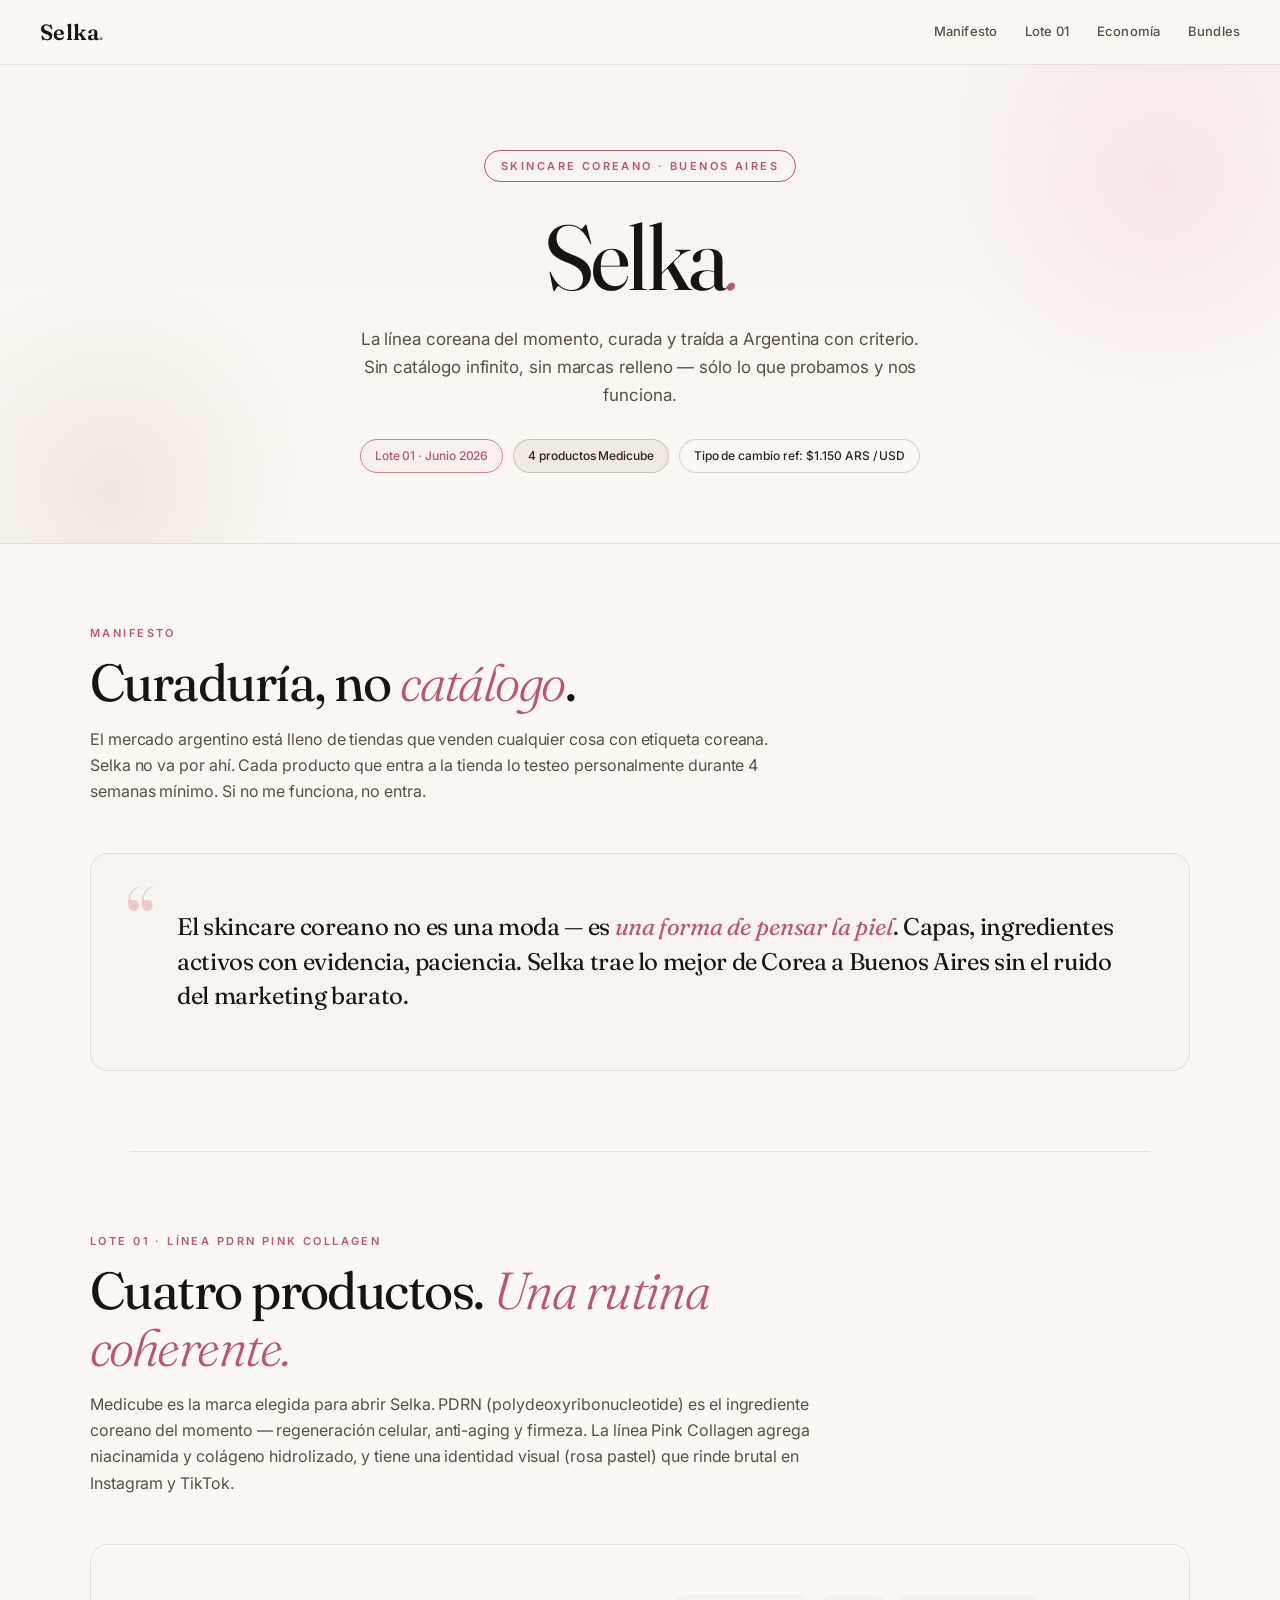
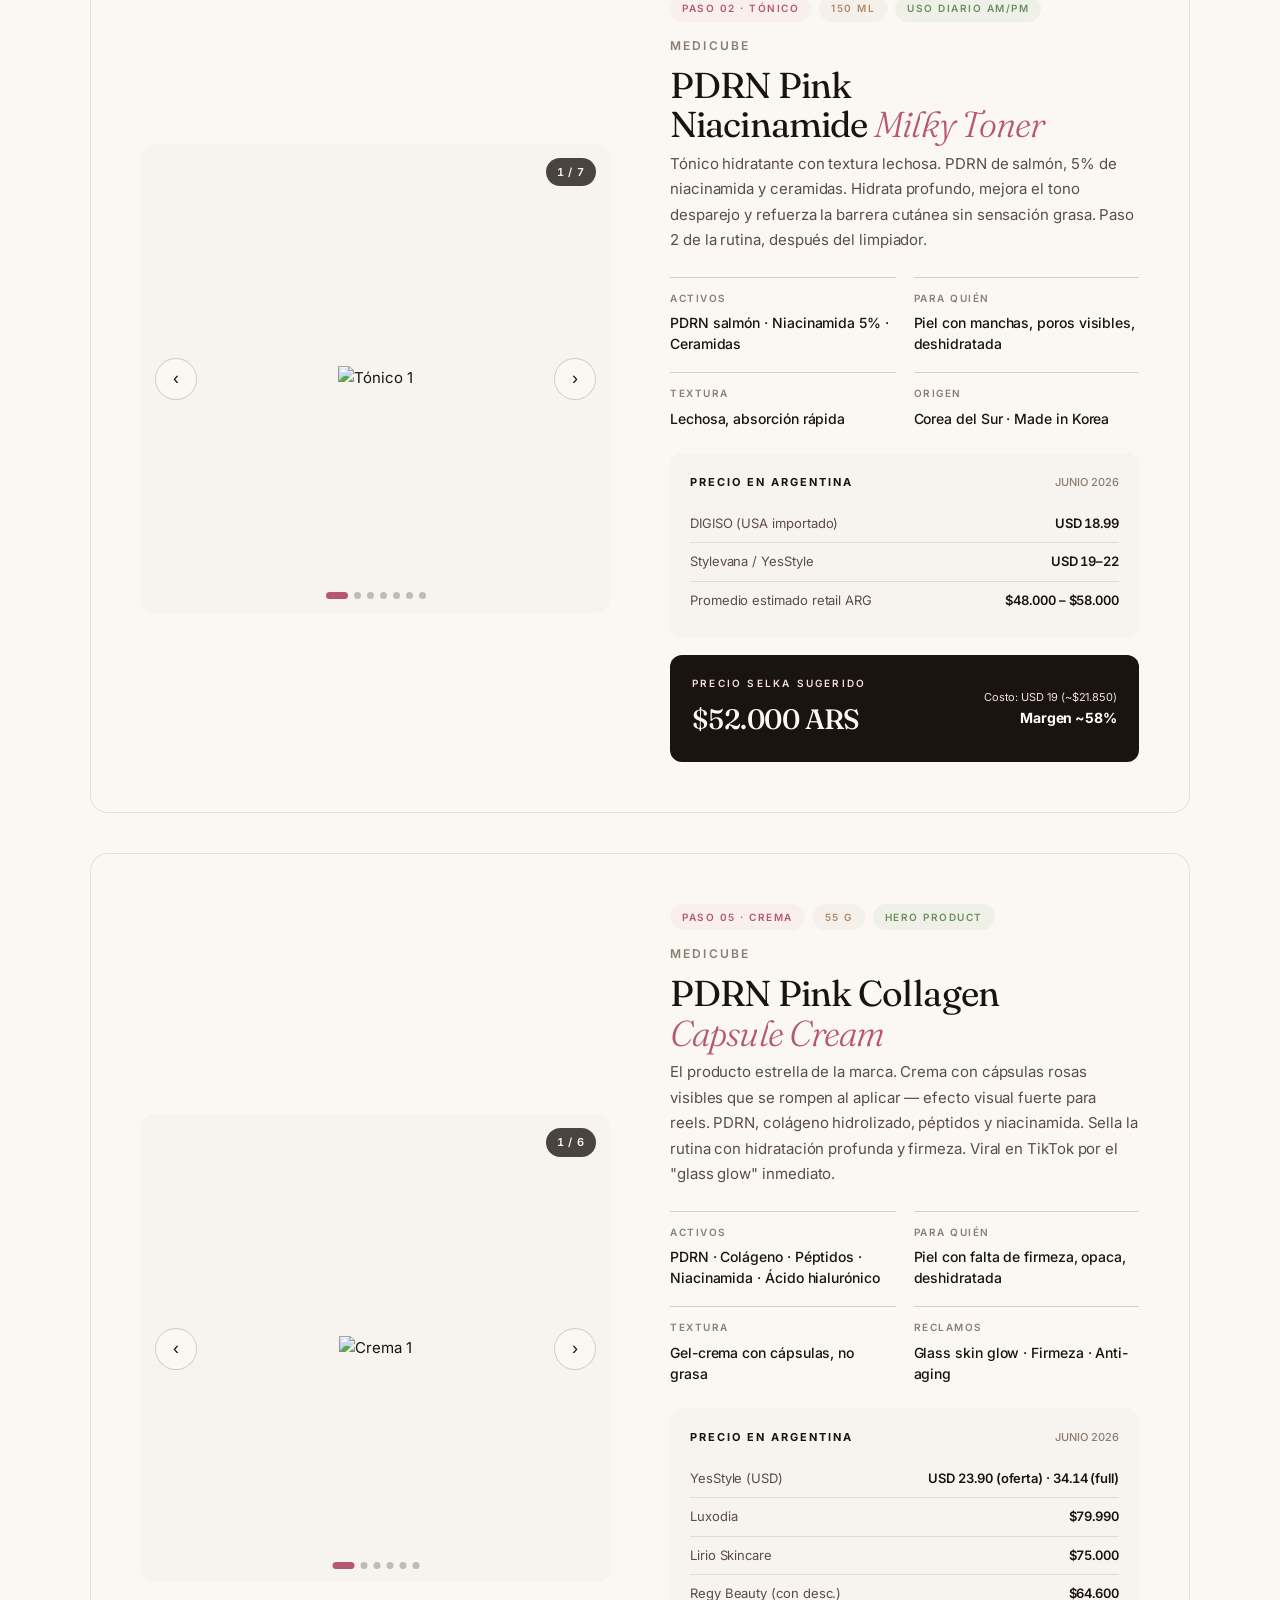
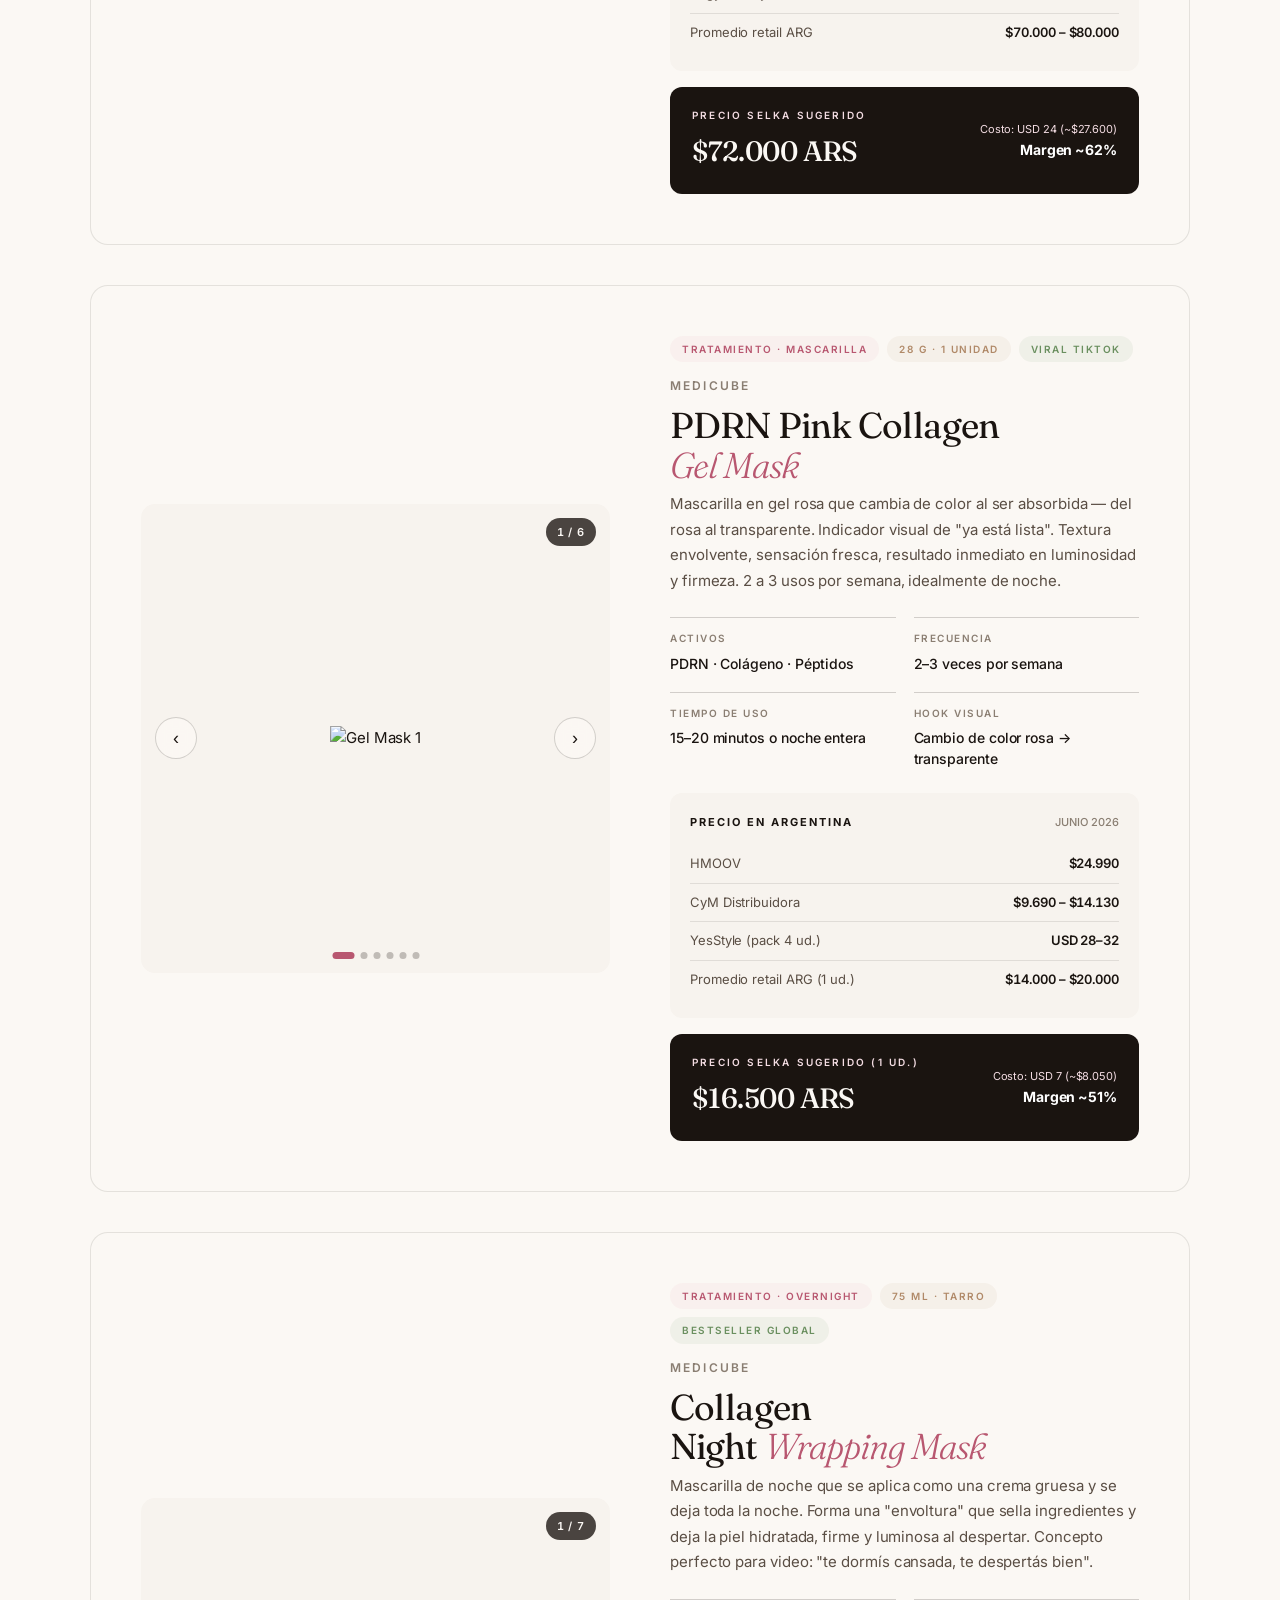
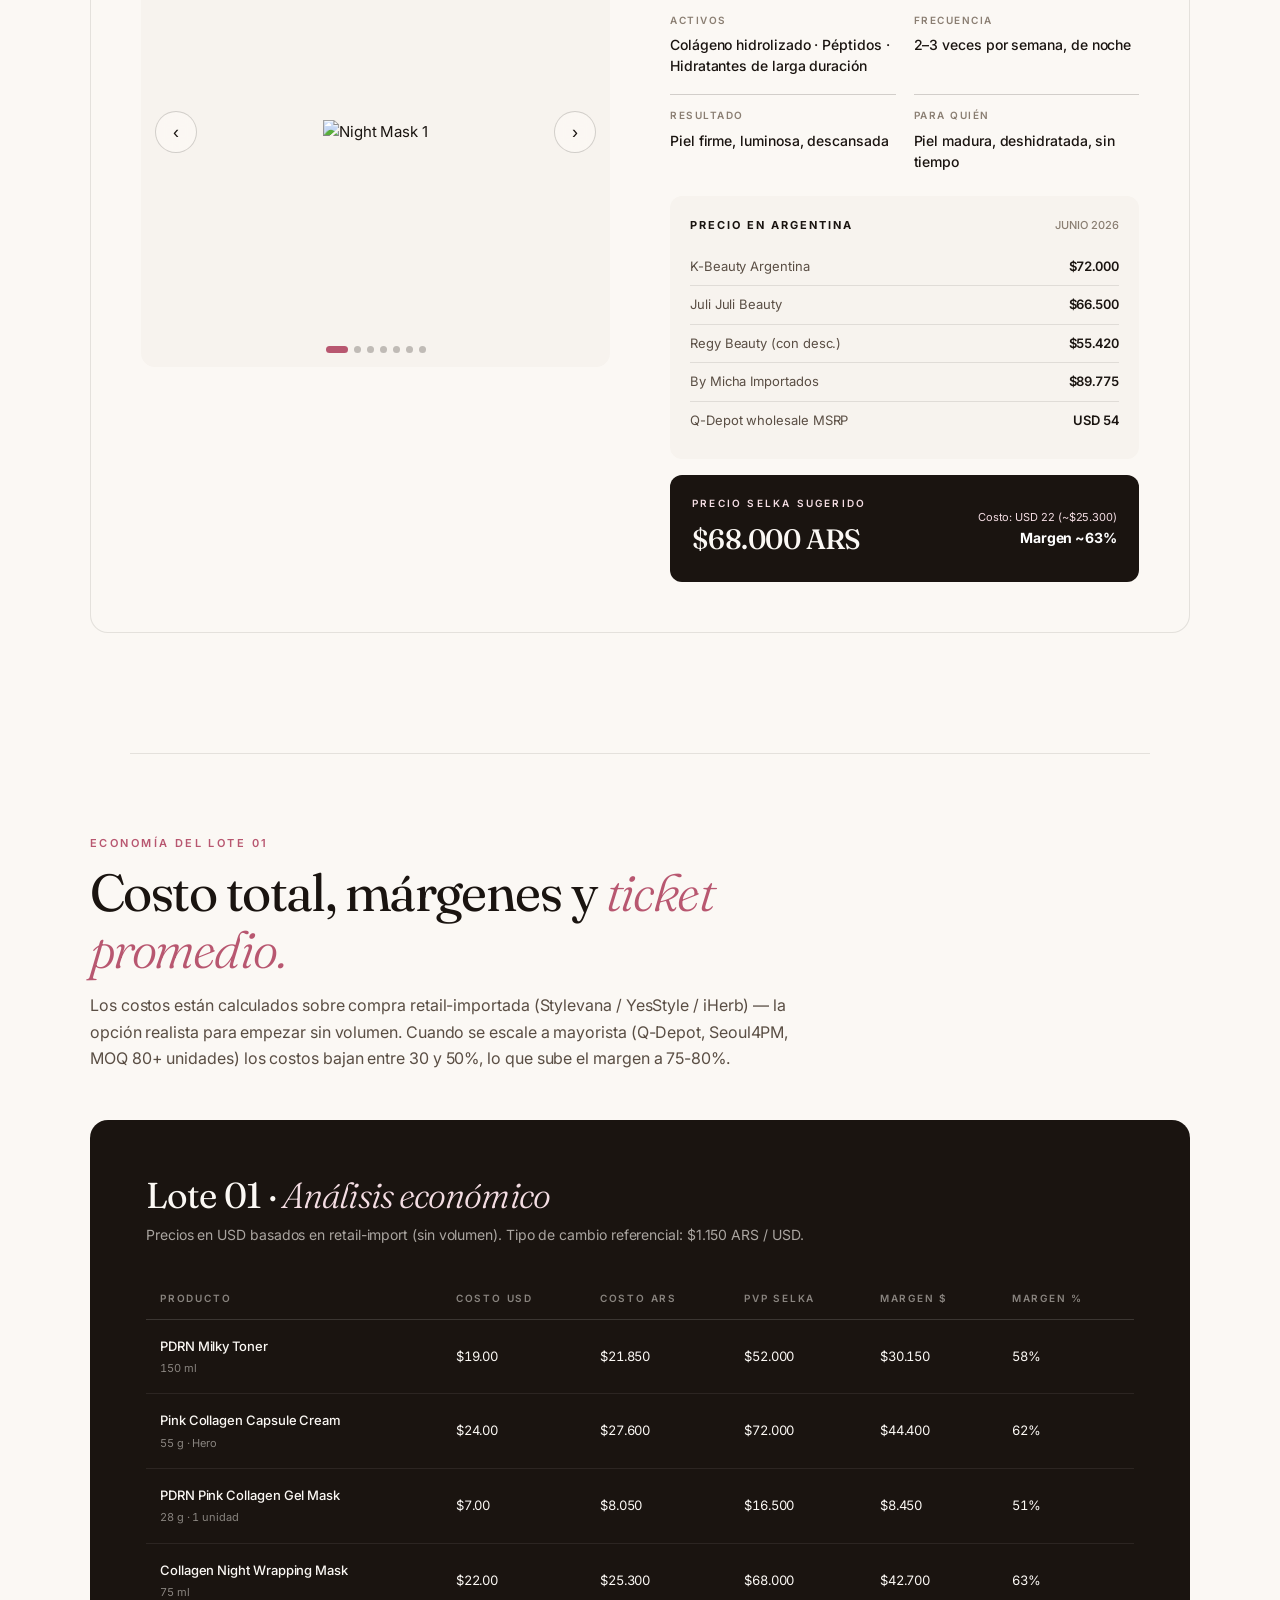
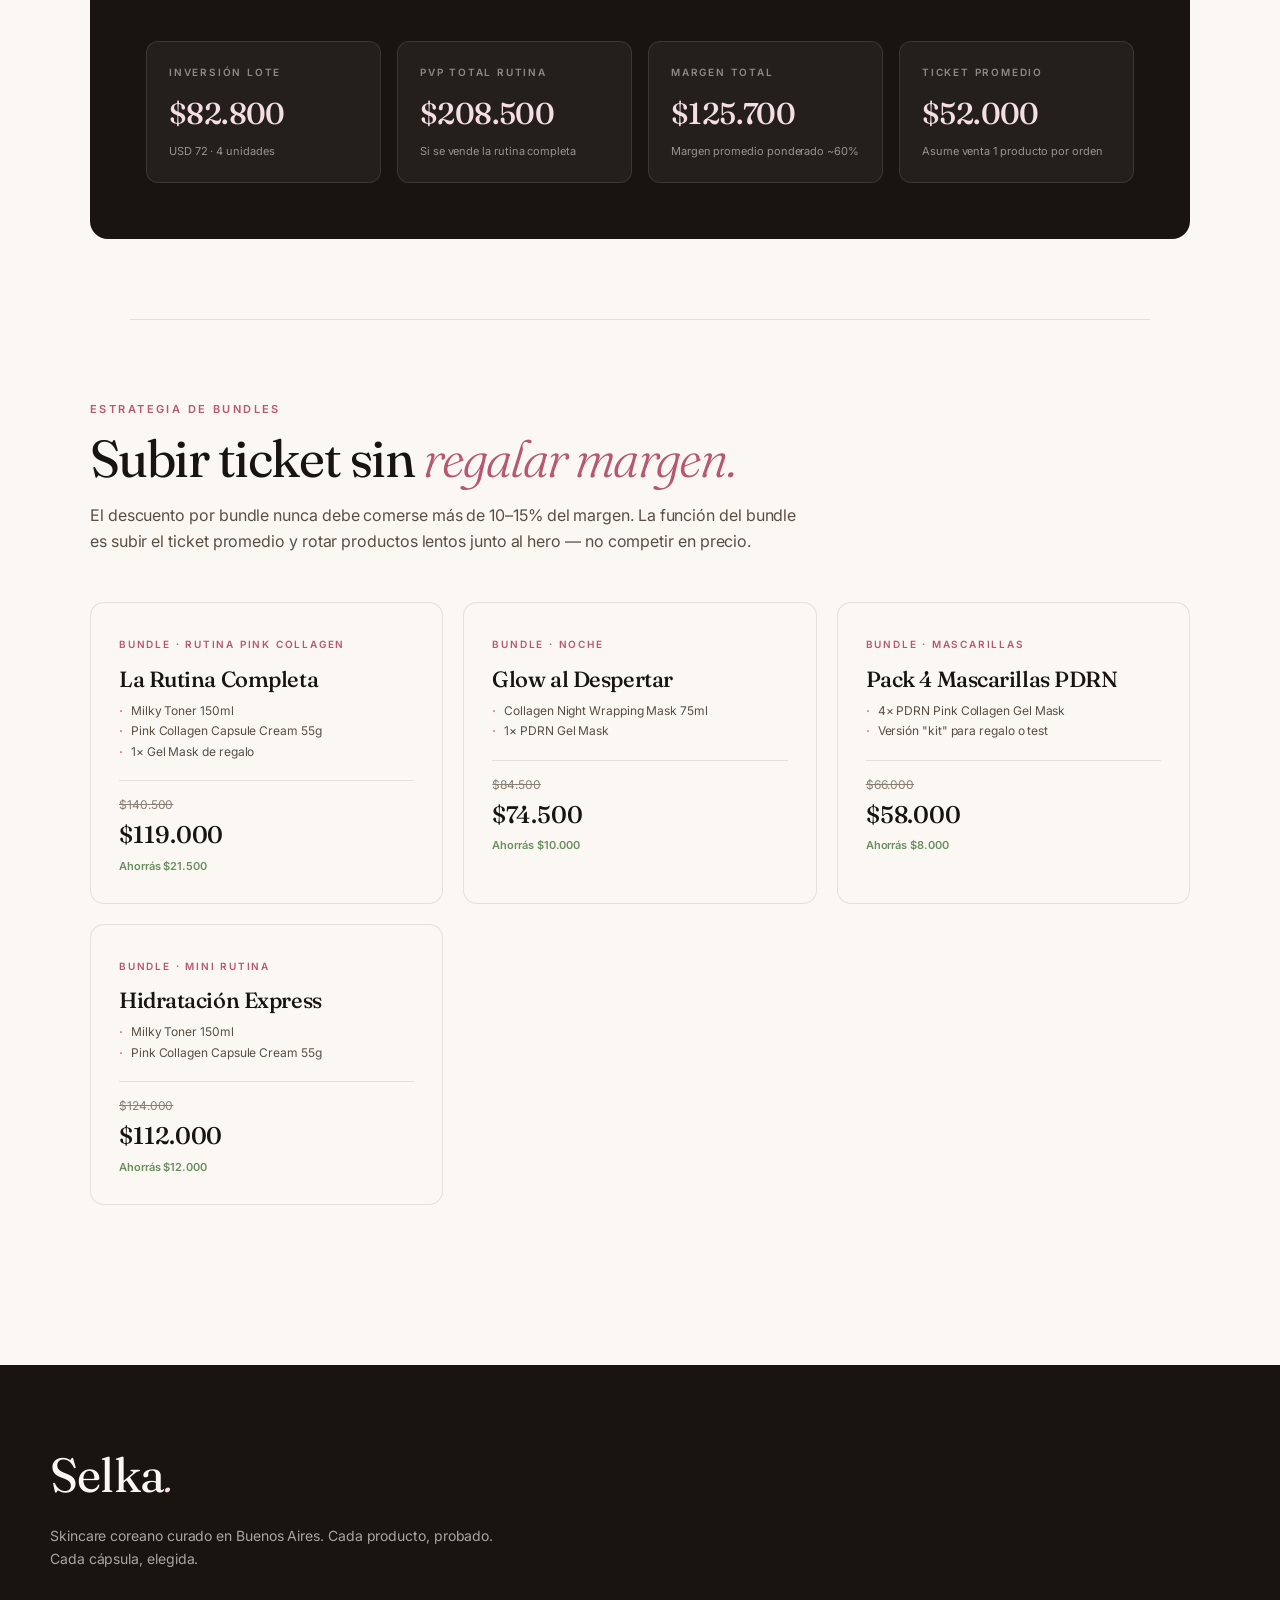
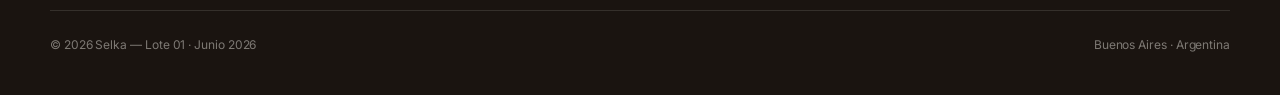
==== index.html @ 949bba5d "Make page fully responsive (tablet, mobile, small mobile breakpoints)" ====
<!DOCTYPE html>
<html lang="es">
<head>
<meta charset="UTF-8">
<meta name="viewport" content="width=device-width, initial-scale=1.0">
<title>Selka — Skincare Coreano · Lote 01 Medicube</title>
<link rel="preconnect" href="https://fonts.googleapis.com">
<link rel="preconnect" href="https://fonts.gstatic.com" crossorigin>
<link href="https://fonts.googleapis.com/css2?family=Fraunces:opsz,wght@9..144,300;9..144,400;9..144,500;9..144,600;9..144,700;9..144,800;9..144,900&family=Inter:wght@300;400;500;600;700;800&display=swap" rel="stylesheet">
<style>
  :root {
    --cream: #f7f3ee;
    --cream-2: #efe9e1;
    --paper: #fbf8f4;
    --ink: #1a1410;
    --ink-2: #2a2420;
    --muted: #8a7e72;
    --muted-2: #5a4e44;
    --rose: #d97a8e;
    --rose-2: #b85770;
    --rose-soft: #f4dde3;
    --rose-bg: rgba(217,122,142,0.06);
    --gold: #b08968;
    --green: #6a8f5f;
    --red: #c25450;
    --border: rgba(26,20,16,0.10);
    --border-2: rgba(26,20,16,0.18);
  }

  * { box-sizing: border-box; margin: 0; padding: 0; -webkit-font-smoothing: antialiased; }
  html { scroll-behavior: smooth; }
  body {
    font-family: 'Inter', -apple-system, sans-serif;
    background: var(--paper);
    color: var(--ink);
    line-height: 1.65;
    font-size: 15px;
    letter-spacing: -0.005em;
  }

  /* Typography */
  .serif { font-family: 'Fraunces', Georgia, serif; font-optical-sizing: auto; }
  h1, h2, h3, h4 { font-family: 'Fraunces', Georgia, serif; font-weight: 500; letter-spacing: -0.02em; line-height: 1.1; color: var(--ink); }

  /* Nav */
  nav {
    position: fixed; top: 0; left: 0; right: 0;
    background: rgba(251,248,244,0.92);
    backdrop-filter: blur(12px);
    -webkit-backdrop-filter: blur(12px);
    border-bottom: 1px solid var(--border);
    z-index: 100;
    padding: 14px 40px;
    display: flex; align-items: center; justify-content: space-between;
  }
  .logo {
    font-family: 'Fraunces', serif;
    font-weight: 600;
    font-size: 22px;
    letter-spacing: 0.02em;
    color: var(--ink);
  }
  .logo span { color: var(--rose-2); font-style: italic; font-weight: 400; }
  .nav-links { display: flex; gap: 28px; }
  .nav-links a {
    color: var(--muted-2);
    text-decoration: none;
    font-size: 13px;
    font-weight: 500;
    letter-spacing: 0.01em;
    transition: color 0.2s;
  }
  .nav-links a:hover { color: var(--rose-2); }

  .hamburger { display: none; background: none; border: none; cursor: pointer; padding: 6px; flex-direction: column; gap: 4px; }
  .hamburger span { display: block; width: 22px; height: 2px; background: var(--ink); transition: 0.25s; }

  /* Hero */
  .hero {
    margin-top: 60px;
    padding: 90px 40px 70px;
    background: linear-gradient(180deg, var(--cream) 0%, var(--paper) 100%);
    border-bottom: 1px solid var(--border);
    position: relative;
    overflow: hidden;
    text-align: center;
  }
  .hero::before {
    content: '';
    position: absolute;
    top: -120px; right: -120px;
    width: 480px; height: 480px;
    background: radial-gradient(circle, var(--rose-soft) 0%, transparent 65%);
    opacity: 0.65;
    pointer-events: none;
  }
  .hero::after {
    content: '';
    position: absolute;
    bottom: -180px; left: -120px;
    width: 460px; height: 460px;
    background: radial-gradient(circle, rgba(176,137,104,0.15) 0%, transparent 65%);
    pointer-events: none;
  }
  .hero-inner { position: relative; max-width: 780px; margin: 0 auto; }
  .hero .eyebrow {
    display: inline-block;
    font-size: 11px;
    font-weight: 600;
    letter-spacing: 0.22em;
    color: var(--rose-2);
    text-transform: uppercase;
    margin-bottom: 24px;
    padding: 6px 16px;
    border: 1px solid var(--rose-2);
    border-radius: 999px;
  }
  .hero h1 {
    font-size: clamp(48px, 8vw, 92px);
    font-weight: 400;
    margin-bottom: 18px;
    letter-spacing: -0.04em;
  }
  .hero h1 em { font-style: italic; color: var(--rose-2); font-weight: 300; }
  .hero .sub {
    font-size: 17px;
    color: var(--muted-2);
    max-width: 560px;
    margin: 0 auto 30px;
    line-height: 1.65;
  }
  .hero .meta {
    display: flex; justify-content: center; gap: 10px; flex-wrap: wrap;
  }
  .pill {
    background: var(--paper);
    border: 1px solid var(--border-2);
    padding: 6px 14px;
    border-radius: 999px;
    font-size: 12px;
    font-weight: 500;
    color: var(--ink-2);
  }
  .pill.rose { background: var(--rose-bg); border-color: var(--rose); color: var(--rose-2); }
  .pill.cream { background: var(--cream-2); }

  /* Container */
  .container { max-width: 1180px; margin: 0 auto; padding: 0 40px; }

  /* Sections */
  section { padding: 80px 0; }
  .section-head { margin-bottom: 48px; max-width: 720px; }
  .section-head .label {
    font-size: 11px;
    font-weight: 600;
    letter-spacing: 0.22em;
    color: var(--rose-2);
    text-transform: uppercase;
    margin-bottom: 12px;
  }
  .section-head h2 {
    font-size: clamp(34px, 5vw, 52px);
    font-weight: 400;
    letter-spacing: -0.03em;
    margin-bottom: 14px;
  }
  .section-head h2 em { font-style: italic; color: var(--rose-2); font-weight: 300; }
  .section-head .desc {
    font-size: 16px;
    color: var(--muted-2);
    line-height: 1.65;
  }

  .divider {
    height: 1px;
    background: var(--border);
    margin: 0 40px;
  }

  /* Manifesto */
  .manifesto {
    background: var(--cream);
    padding: 56px;
    border-radius: 18px;
    border: 1px solid var(--border);
    position: relative;
  }
  .manifesto .quote-mark {
    font-family: 'Fraunces', serif;
    font-size: 100px;
    line-height: 1;
    color: var(--rose);
    position: absolute;
    top: 24px; left: 36px;
    opacity: 0.35;
  }
  .manifesto p {
    font-family: 'Fraunces', serif;
    font-size: 24px;
    line-height: 1.45;
    color: var(--ink);
    font-weight: 400;
    letter-spacing: -0.015em;
    position: relative;
    padding-left: 30px;
  }
  .manifesto p em { font-style: italic; color: var(--rose-2); }

  /* Lote / Products */
  .product-card {
    display: grid;
    grid-template-columns: 1fr 1fr;
    gap: 60px;
    align-items: center;
    padding: 50px;
    background: var(--paper);
    border: 1px solid var(--border);
    border-radius: 18px;
    margin-bottom: 40px;
    transition: border-color 0.3s;
  }
  .product-card:hover { border-color: var(--rose); }
  .product-card.reverse { grid-template-columns: 1fr 1fr; }
  .product-card.reverse .product-img { order: 2; }
  .product-card.reverse .product-info { order: 1; }
  .product-img {
    background: var(--cream);
    border-radius: 14px;
    aspect-ratio: 1;
    display: flex;
    align-items: center;
    justify-content: center;
    overflow: hidden;
    padding: 24px;
  }
  .product-img img {
    max-width: 100%;
    max-height: 100%;
    object-fit: contain;
  }

  /* Carousel */
  .carousel {
    position: relative;
    background: var(--cream);
    border-radius: 14px;
    aspect-ratio: 1;
    overflow: hidden;
  }
  .carousel-track {
    display: flex;
    width: 100%;
    height: 100%;
    transition: transform 0.5s cubic-bezier(0.4, 0, 0.2, 1);
  }
  .carousel-slide {
    min-width: 100%;
    height: 100%;
    display: flex;
    align-items: center;
    justify-content: center;
    padding: 28px;
  }
  .carousel-slide img {
    max-width: 100%;
    max-height: 100%;
    object-fit: contain;
  }
  .carousel-btn {
    position: absolute;
    top: 50%;
    transform: translateY(-50%);
    background: rgba(251,248,244,0.92);
    backdrop-filter: blur(8px);
    border: 1px solid var(--border-2);
    width: 42px;
    height: 42px;
    border-radius: 999px;
    cursor: pointer;
    display: flex;
    align-items: center;
    justify-content: center;
    color: var(--ink);
    font-size: 18px;
    transition: all 0.25s;
    z-index: 5;
  }
  .carousel-btn:hover {
    background: var(--ink);
    color: var(--paper);
    border-color: var(--ink);
  }
  .carousel-btn.prev { left: 14px; }
  .carousel-btn.next { right: 14px; }
  .carousel-dots {
    position: absolute;
    bottom: 14px;
    left: 50%;
    transform: translateX(-50%);
    display: flex;
    gap: 6px;
    z-index: 5;
  }
  .carousel-dot {
    width: 7px;
    height: 7px;
    border-radius: 999px;
    background: rgba(26,20,16,0.25);
    border: none;
    cursor: pointer;
    padding: 0;
    transition: all 0.25s;
  }
  .carousel-dot.active {
    background: var(--rose-2);
    width: 22px;
  }
  .carousel-counter {
    position: absolute;
    top: 14px;
    right: 14px;
    background: rgba(26,20,16,0.78);
    color: var(--paper);
    font-size: 11px;
    font-weight: 600;
    letter-spacing: 0.08em;
    padding: 5px 11px;
    border-radius: 999px;
    z-index: 5;
    font-variant-numeric: tabular-nums;
  }
  .product-tag-row {
    display: flex; gap: 8px; flex-wrap: wrap;
    margin-bottom: 14px;
  }
  .ptag {
    font-size: 10px;
    font-weight: 600;
    letter-spacing: 0.15em;
    color: var(--rose-2);
    text-transform: uppercase;
    padding: 5px 12px;
    background: var(--rose-bg);
    border-radius: 999px;
  }
  .ptag.gold { color: var(--gold); background: rgba(176,137,104,0.08); }
  .ptag.green { color: var(--green); background: rgba(106,143,95,0.08); }
  .product-info h3 {
    font-size: 36px;
    font-weight: 400;
    letter-spacing: -0.025em;
    margin-bottom: 6px;
    line-height: 1.1;
  }
  .product-info h3 em { font-style: italic; color: var(--rose-2); font-weight: 300; }
  .product-info .pretitle {
    font-size: 12px;
    font-weight: 600;
    letter-spacing: 0.18em;
    color: var(--muted);
    text-transform: uppercase;
    margin-bottom: 10px;
  }
  .product-info .desc {
    font-size: 15px;
    color: var(--muted-2);
    line-height: 1.7;
    margin-bottom: 24px;
  }
  .info-grid {
    display: grid;
    grid-template-columns: repeat(2, 1fr);
    gap: 18px;
    margin-bottom: 24px;
  }
  .info-block {
    border-top: 1px solid var(--border-2);
    padding-top: 12px;
  }
  .info-block .lbl {
    font-size: 10px;
    font-weight: 600;
    letter-spacing: 0.15em;
    color: var(--muted);
    text-transform: uppercase;
    margin-bottom: 6px;
  }
  .info-block .val {
    font-size: 14px;
    color: var(--ink);
    font-weight: 500;
    line-height: 1.5;
  }

  /* Price table */
  .price-table {
    background: var(--cream);
    border-radius: 12px;
    padding: 20px;
    margin-bottom: 16px;
  }
  .price-table .pt-title {
    font-size: 11px;
    font-weight: 700;
    letter-spacing: 0.18em;
    color: var(--ink);
    text-transform: uppercase;
    margin-bottom: 14px;
    display: flex; justify-content: space-between;
  }
  .pt-row {
    display: flex; justify-content: space-between; align-items: center;
    padding: 8px 0;
    font-size: 13px;
    border-bottom: 1px solid var(--border);
  }
  .pt-row:last-child { border-bottom: none; }
  .pt-row .src { color: var(--muted-2); }
  .pt-row .price { font-weight: 600; color: var(--ink); font-variant-numeric: tabular-nums; }

  .selka-price {
    background: var(--ink);
    color: var(--paper);
    border-radius: 12px;
    padding: 20px 22px;
    display: flex; justify-content: space-between; align-items: center;
  }
  .selka-price .label {
    font-size: 10px; font-weight: 600;
    letter-spacing: 0.22em; text-transform: uppercase;
    color: var(--rose-soft);
    margin-bottom: 4px;
  }
  .selka-price .value {
    font-family: 'Fraunces', serif;
    font-size: 28px;
    font-weight: 500;
    letter-spacing: -0.02em;
  }
  .selka-price .margin {
    text-align: right;
    font-size: 11px;
    color: var(--rose-soft);
  }
  .selka-price .margin strong { color: white; font-size: 14px; display: block; }

  /* Costos resumen */
  .costs-summary {
    background: var(--ink);
    color: var(--paper);
    border-radius: 18px;
    padding: 56px;
    margin-top: 40px;
  }
  .costs-summary h3 {
    color: var(--paper);
    font-size: 36px;
    font-weight: 400;
    margin-bottom: 8px;
    letter-spacing: -0.025em;
  }
  .costs-summary h3 em { color: var(--rose-soft); font-style: italic; font-weight: 300; }
  .costs-summary > p {
    color: rgba(247,243,238,0.65);
    margin-bottom: 32px;
    font-size: 14px;
  }
  .cs-table {
    width: 100%;
    border-collapse: collapse;
    margin-bottom: 24px;
  }
  .cs-table th {
    text-align: left;
    font-size: 10px;
    font-weight: 600;
    letter-spacing: 0.18em;
    text-transform: uppercase;
    color: rgba(247,243,238,0.5);
    padding: 12px 14px;
    border-bottom: 1px solid rgba(247,243,238,0.15);
  }
  .cs-table td {
    padding: 16px 14px;
    font-size: 13px;
    border-bottom: 1px solid rgba(247,243,238,0.08);
    font-variant-numeric: tabular-nums;
  }
  .cs-table td.prod {
    font-weight: 500;
    color: var(--paper);
  }
  .cs-table td.prod small {
    display: block;
    color: rgba(247,243,238,0.5);
    font-size: 11px;
    font-weight: 400;
    margin-top: 2px;
  }
  .cs-table tr:last-child td { border-bottom: none; }
  .cs-totales {
    display: grid;
    grid-template-columns: repeat(4, 1fr);
    gap: 16px;
    margin-top: 24px;
  }
  .cs-tot-card {
    background: rgba(247,243,238,0.05);
    border: 1px solid rgba(247,243,238,0.1);
    border-radius: 12px;
    padding: 22px;
  }
  .cs-tot-card .lbl {
    font-size: 10px; font-weight: 600;
    letter-spacing: 0.18em; text-transform: uppercase;
    color: rgba(247,243,238,0.5);
    margin-bottom: 8px;
  }
  .cs-tot-card .num {
    font-family: 'Fraunces', serif;
    font-size: 30px;
    font-weight: 500;
    letter-spacing: -0.02em;
    color: var(--rose-soft);
  }
  .cs-tot-card .sub {
    font-size: 11px;
    color: rgba(247,243,238,0.55);
    margin-top: 4px;
  }

  /* Bundles */
  .bundle-grid {
    display: grid;
    grid-template-columns: repeat(auto-fit, minmax(280px, 1fr));
    gap: 20px;
  }
  .bundle-card {
    background: var(--paper);
    border: 1px solid var(--border);
    border-radius: 14px;
    padding: 28px;
    transition: all 0.3s;
  }
  .bundle-card:hover { border-color: var(--rose); transform: translateY(-2px); }
  .bundle-card .b-pill {
    display: inline-block;
    font-size: 10px; font-weight: 600;
    letter-spacing: 0.18em; text-transform: uppercase;
    color: var(--rose-2);
    margin-bottom: 14px;
  }
  .bundle-card h4 {
    font-size: 22px;
    font-weight: 500;
    margin-bottom: 10px;
    letter-spacing: -0.02em;
  }
  .bundle-card .b-items {
    font-size: 12px;
    color: var(--muted-2);
    line-height: 1.7;
    margin-bottom: 18px;
    padding-left: 0;
    list-style: none;
  }
  .bundle-card .b-items li::before {
    content: '·';
    color: var(--rose);
    margin-right: 8px;
    font-weight: 700;
  }
  .bundle-card .b-price {
    border-top: 1px solid var(--border);
    padding-top: 14px;
    display: flex; justify-content: space-between; align-items: flex-end;
  }
  .bundle-card .b-old {
    font-size: 12px;
    color: var(--muted);
    text-decoration: line-through;
  }
  .bundle-card .b-new {
    font-family: 'Fraunces', serif;
    font-size: 24px;
    font-weight: 500;
    color: var(--ink);
  }
  .bundle-card .b-save {
    font-size: 11px;
    color: var(--green);
    font-weight: 600;
    margin-top: 2px;
  }

  /* Plan / next steps */
  .plan-grid {
    display: grid;
    grid-template-columns: repeat(auto-fit, minmax(240px, 1fr));
    gap: 20px;
  }
  .plan-card {
    background: var(--paper);
    border: 1px solid var(--border);
    border-radius: 14px;
    padding: 28px;
  }
  .plan-card .num {
    font-family: 'Fraunces', serif;
    font-size: 36px;
    font-weight: 400;
    color: var(--rose-2);
    font-style: italic;
    margin-bottom: 14px;
    line-height: 1;
  }
  .plan-card h4 {
    font-size: 19px;
    font-weight: 500;
    margin-bottom: 8px;
  }
  .plan-card p {
    font-size: 13px;
    color: var(--muted-2);
    line-height: 1.65;
  }

  /* Footer */
  footer {
    background: var(--ink);
    color: var(--paper);
    padding: 70px 40px 40px;
    margin-top: 80px;
  }
  footer .f-inner { max-width: 1180px; margin: 0 auto; }
  footer .f-logo {
    font-family: 'Fraunces', serif;
    font-size: 48px;
    font-weight: 400;
    letter-spacing: -0.02em;
    margin-bottom: 10px;
  }
  footer .f-logo span { color: var(--rose-soft); font-style: italic; font-weight: 300; }
  footer .f-tagline {
    color: rgba(247,243,238,0.65);
    font-size: 14px;
    margin-bottom: 40px;
    max-width: 460px;
  }
  footer .f-meta {
    border-top: 1px solid rgba(247,243,238,0.12);
    padding-top: 24px;
    display: flex; justify-content: space-between; align-items: center;
    font-size: 12px;
    color: rgba(247,243,238,0.45);
  }

  /* ─────────── RESPONSIVE ─────────── */

  /* Tablet landscape / small desktop */
  @media (max-width: 1100px) {
    .container { padding: 0 32px; }
    .nav-links { gap: 22px; }
    .product-card { gap: 40px; padding: 40px; }
    .product-info h3 { font-size: 30px; }
    .costs-summary { padding: 44px; }
    .manifesto { padding: 44px; }
  }

  /* Tablet */
  @media (max-width: 900px) {
    nav { padding: 12px 24px; }
    .nav-links { display: none; }
    .hamburger { display: flex; }
    .nav-links.open {
      display: flex;
      position: absolute;
      top: 100%; left: 0; right: 0;
      background: rgba(251,248,244,0.98);
      backdrop-filter: blur(12px);
      flex-direction: column;
      gap: 0;
      padding: 12px 24px 20px;
      border-bottom: 1px solid var(--border);
    }
    .nav-links.open a { padding: 14px 0; border-bottom: 1px solid var(--border); font-size: 14px; }
    .nav-links.open a:last-child { border-bottom: none; }

    .hero { padding: 80px 28px 60px; }
    .hero .sub { font-size: 16px; }
    .container { padding: 0 28px; }
    section { padding: 70px 0; }
    .section-head { margin-bottom: 40px; }

    .product-card,
    .product-card.reverse {
      grid-template-columns: 1fr;
      padding: 32px;
      gap: 28px;
    }
    .product-card.reverse .product-img,
    .product-card.reverse .carousel { order: 0; }
    .product-card.reverse .product-info { order: 1; }

    .info-grid { grid-template-columns: 1fr 1fr; gap: 14px; }
    .manifesto { padding: 40px 32px; }
    .manifesto p { font-size: 21px; padding-left: 18px; }
    .manifesto .quote-mark { font-size: 80px; left: 22px; top: 16px; }

    .costs-summary { padding: 36px 28px; }
    .cs-totales { grid-template-columns: 1fr 1fr; gap: 12px; }
    .cs-tot-card { padding: 18px; }
    .cs-tot-card .num { font-size: 26px; }
    .cs-table th, .cs-table td { padding: 12px 10px; font-size: 12px; }

    .divider { margin: 0 28px; }
    footer { padding: 56px 28px 32px; }
    footer .f-logo { font-size: 40px; }
  }

  /* Mobile */
  @media (max-width: 640px) {
    body { font-size: 14px; }
    nav { padding: 10px 18px; }
    .logo { font-size: 19px; }

    .hero { padding: 70px 20px 50px; margin-top: 54px; }
    .hero .eyebrow { font-size: 10px; padding: 5px 12px; margin-bottom: 18px; letter-spacing: 0.18em; }
    .hero h1 { font-size: 56px; margin-bottom: 14px; }
    .hero .sub { font-size: 15px; margin-bottom: 22px; }
    .pill { font-size: 11px; padding: 5px 11px; }

    .container { padding: 0 20px; }
    section { padding: 56px 0; }
    .section-head { margin-bottom: 32px; }
    .section-head h2 { font-size: 30px; }
    .section-head .desc { font-size: 14px; }

    .product-card,
    .product-card.reverse {
      padding: 20px;
      gap: 22px;
      border-radius: 14px;
    }
    .product-info h3 { font-size: 26px; line-height: 1.15; }
    .product-info .desc { font-size: 14px; margin-bottom: 20px; }
    .info-grid { grid-template-columns: 1fr; gap: 10px; margin-bottom: 20px; }

    .price-table { padding: 16px; }
    .price-table .pt-title { font-size: 10px; }
    .pt-row { font-size: 12px; padding: 7px 0; }

    .selka-price { padding: 16px 18px; flex-wrap: wrap; gap: 10px; }
    .selka-price .value { font-size: 24px; }
    .selka-price .margin { font-size: 10px; text-align: right; }
    .selka-price .margin strong { font-size: 13px; }

    .carousel-btn { width: 36px; height: 36px; font-size: 16px; }
    .carousel-btn.prev { left: 10px; }
    .carousel-btn.next { right: 10px; }
    .carousel-counter { font-size: 10px; padding: 4px 9px; top: 10px; right: 10px; }
    .carousel-slide { padding: 18px; }
    .carousel-dots { bottom: 10px; }

    .manifesto { padding: 32px 22px; border-radius: 14px; }
    .manifesto p { font-size: 18px; padding-left: 10px; line-height: 1.45; }
    .manifesto .quote-mark { font-size: 60px; left: 12px; top: 10px; }

    .costs-summary { padding: 28px 20px; border-radius: 14px; }
    .costs-summary h3 { font-size: 26px; }
    .cs-totales { grid-template-columns: 1fr 1fr; gap: 10px; margin-top: 20px; }
    .cs-tot-card { padding: 14px; }
    .cs-tot-card .lbl { font-size: 9px; }
    .cs-tot-card .num { font-size: 22px; }
    .cs-tot-card .sub { font-size: 10px; }

    /* Tabla de costos: scroll horizontal */
    .cs-table-wrap {
      overflow-x: auto;
      -webkit-overflow-scrolling: touch;
      margin: 0 -20px;
      padding: 0 20px;
    }
    .cs-table { min-width: 560px; }
    .cs-table th, .cs-table td { padding: 10px 8px; font-size: 11px; }

    .bundle-card { padding: 22px; }
    .bundle-card h4 { font-size: 20px; }
    .bundle-card .b-new { font-size: 22px; }

    .divider { margin: 0 20px; }
    footer { padding: 48px 20px 28px; }
    footer .f-logo { font-size: 34px; }
    footer .f-tagline { font-size: 13px; margin-bottom: 28px; }
    footer .f-meta { flex-direction: column; align-items: flex-start; gap: 6px; font-size: 11px; }
  }

  /* Pantallas chicas (iPhone SE / Mini) */
  @media (max-width: 380px) {
    .hero h1 { font-size: 46px; }
    .section-head h2 { font-size: 26px; }
    .product-info h3 { font-size: 22px; }
    .selka-price { flex-direction: column; align-items: flex-start; }
    .selka-price .margin { text-align: left; }
  }
</style>
</head>
<body>

<nav>
  <div class="logo">Selka<span>.</span></div>
  <div class="nav-links" id="navLinks">
    <a href="#manifesto">Manifesto</a>
    <a href="#lote">Lote 01</a>
    <a href="#economia">Economía</a>
    <a href="#bundles">Bundles</a>
  </div>
  <button class="hamburger" id="hamburger" aria-label="Menu">
    <span></span><span></span><span></span>
  </button>
</nav>

<!-- ═════ HERO ═════ -->
<section class="hero">
  <div class="hero-inner">
    <span class="eyebrow">Skincare Coreano · Buenos Aires</span>
    <h1>Selka<em>.</em></h1>
    <p class="sub">La línea coreana del momento, curada y traída a Argentina con criterio. Sin catálogo infinito, sin marcas relleno — sólo lo que probamos y nos funciona.</p>
    <div class="meta">
      <span class="pill rose">Lote 01 · Junio 2026</span>
      <span class="pill cream">4 productos Medicube</span>
      <span class="pill">Tipo de cambio ref: $1.150 ARS / USD</span>
    </div>
  </div>
</section>

<div class="container">

<!-- ═════ MANIFESTO ═════ -->
<section id="manifesto">
  <div class="section-head">
    <div class="label">Manifesto</div>
    <h2>Curaduría, no <em>catálogo</em>.</h2>
    <p class="desc">El mercado argentino está lleno de tiendas que venden cualquier cosa con etiqueta coreana. Selka no va por ahí. Cada producto que entra a la tienda lo testeo personalmente durante 4 semanas mínimo. Si no me funciona, no entra.</p>
  </div>

  <div class="manifesto">
    <div class="quote-mark">“</div>
    <p>El skincare coreano no es una moda — es <em>una forma de pensar la piel</em>. Capas, ingredientes activos con evidencia, paciencia. Selka trae lo mejor de Corea a Buenos Aires sin el ruido del marketing barato.</p>
  </div>
</section>

<div class="divider"></div>

<!-- ═════ LOTE 01 ═════ -->
<section id="lote">
  <div class="section-head">
    <div class="label">Lote 01 · Línea PDRN Pink Collagen</div>
    <h2>Cuatro productos. <em>Una rutina coherente.</em></h2>
    <p class="desc">Medicube es la marca elegida para abrir Selka. PDRN (polydeoxyribonucleotide) es el ingrediente coreano del momento — regeneración celular, anti-aging y firmeza. La línea Pink Collagen agrega niacinamida y colágeno hidrolizado, y tiene una identidad visual (rosa pastel) que rinde brutal en Instagram y TikTok.</p>
  </div>

  <!-- Producto 1: Toner -->
  <div class="product-card">
    <div class="carousel" data-carousel>
      <div class="carousel-track">
        <div class="carousel-slide"><img src="productos/medicube-tonico/tonico medicube 1.jpg" alt="Tónico 1"></div>
        <div class="carousel-slide"><img src="productos/medicube-tonico/tonico medicube 2.jpg" alt="Tónico 2"></div>
        <div class="carousel-slide"><img src="productos/medicube-tonico/tonico medicube 3.webp" alt="Tónico 3"></div>
        <div class="carousel-slide"><img src="productos/medicube-tonico/tonico medicube 4.webp" alt="Tónico 4"></div>
        <div class="carousel-slide"><img src="productos/medicube-tonico/tonico medicube 5.webp" alt="Tónico 5"></div>
        <div class="carousel-slide"><img src="productos/medicube-tonico/tonico medicube 6.webp" alt="Tónico 6"></div>
        <div class="carousel-slide"><img src="productos/medicube-tonico/tonico medicube 7.jpg" alt="Tónico 7"></div>
      </div>
      <button class="carousel-btn prev" aria-label="Anterior">‹</button>
      <button class="carousel-btn next" aria-label="Siguiente">›</button>
      <div class="carousel-counter"><span class="cc-current">1</span> / <span class="cc-total">7</span></div>
      <div class="carousel-dots"></div>
    </div>
    <div class="product-info">
      <div class="product-tag-row">
        <span class="ptag">Paso 02 · Tónico</span>
        <span class="ptag gold">150 ml</span>
        <span class="ptag green">Uso diario AM/PM</span>
      </div>
      <div class="pretitle">Medicube</div>
      <h3>PDRN Pink<br>Niacinamide <em>Milky Toner</em></h3>
      <p class="desc">Tónico hidratante con textura lechosa. PDRN de salmón, 5% de niacinamida y ceramidas. Hidrata profundo, mejora el tono desparejo y refuerza la barrera cutánea sin sensación grasa. Paso 2 de la rutina, después del limpiador.</p>

      <div class="info-grid">
        <div class="info-block">
          <div class="lbl">Activos</div>
          <div class="val">PDRN salmón · Niacinamida 5% · Ceramidas</div>
        </div>
        <div class="info-block">
          <div class="lbl">Para quién</div>
          <div class="val">Piel con manchas, poros visibles, deshidratada</div>
        </div>
        <div class="info-block">
          <div class="lbl">Textura</div>
          <div class="val">Lechosa, absorción rápida</div>
        </div>
        <div class="info-block">
          <div class="lbl">Origen</div>
          <div class="val">Corea del Sur · Made in Korea</div>
        </div>
      </div>

      <div class="price-table">
        <div class="pt-title"><span>Precio en Argentina</span><span style="color:var(--muted);font-weight:500;letter-spacing:0;">junio 2026</span></div>
        <div class="pt-row"><span class="src">DIGISO (USA importado)</span><span class="price">USD 18.99</span></div>
        <div class="pt-row"><span class="src">Stylevana / YesStyle</span><span class="price">USD 19–22</span></div>
        <div class="pt-row"><span class="src">Promedio estimado retail ARG</span><span class="price">$48.000 – $58.000</span></div>
      </div>

      <div class="selka-price">
        <div>
          <div class="label">Precio Selka sugerido</div>
          <div class="value">$52.000 ARS</div>
        </div>
        <div class="margin">
          Costo: USD 19 (~$21.850)<br>
          <strong>Margen ~58%</strong>
        </div>
      </div>
    </div>
  </div>

  <!-- Producto 2: Crema -->
  <div class="product-card reverse">
    <div class="carousel" data-carousel>
      <div class="carousel-track">
        <div class="carousel-slide"><img src="productos/medicube-crema/crema medicube 1.jpg" alt="Crema 1"></div>
        <div class="carousel-slide"><img src="productos/medicube-crema/crema medicube 2.webp" alt="Crema 2"></div>
        <div class="carousel-slide"><img src="productos/medicube-crema/crema medicube 3.webp" alt="Crema 3"></div>
        <div class="carousel-slide"><img src="productos/medicube-crema/crema medicube 4.webp" alt="Crema 4"></div>
        <div class="carousel-slide"><img src="productos/medicube-crema/crema medicube 5.webp" alt="Crema 5"></div>
        <div class="carousel-slide"><img src="productos/medicube-crema/crema medicube 6.webp" alt="Crema 6"></div>
      </div>
      <button class="carousel-btn prev" aria-label="Anterior">‹</button>
      <button class="carousel-btn next" aria-label="Siguiente">›</button>
      <div class="carousel-counter"><span class="cc-current">1</span> / <span class="cc-total">6</span></div>
      <div class="carousel-dots"></div>
    </div>
    <div class="product-info">
      <div class="product-tag-row">
        <span class="ptag">Paso 05 · Crema</span>
        <span class="ptag gold">55 g</span>
        <span class="ptag green">Hero product</span>
      </div>
      <div class="pretitle">Medicube</div>
      <h3>PDRN Pink Collagen<br><em>Capsule Cream</em></h3>
      <p class="desc">El producto estrella de la marca. Crema con cápsulas rosas visibles que se rompen al aplicar — efecto visual fuerte para reels. PDRN, colágeno hidrolizado, péptidos y niacinamida. Sella la rutina con hidratación profunda y firmeza. Viral en TikTok por el "glass glow" inmediato.</p>

      <div class="info-grid">
        <div class="info-block">
          <div class="lbl">Activos</div>
          <div class="val">PDRN · Colágeno · Péptidos · Niacinamida · Ácido hialurónico</div>
        </div>
        <div class="info-block">
          <div class="lbl">Para quién</div>
          <div class="val">Piel con falta de firmeza, opaca, deshidratada</div>
        </div>
        <div class="info-block">
          <div class="lbl">Textura</div>
          <div class="val">Gel-crema con cápsulas, no grasa</div>
        </div>
        <div class="info-block">
          <div class="lbl">Reclamos</div>
          <div class="val">Glass skin glow · Firmeza · Anti-aging</div>
        </div>
      </div>

      <div class="price-table">
        <div class="pt-title"><span>Precio en Argentina</span><span style="color:var(--muted);font-weight:500;letter-spacing:0;">junio 2026</span></div>
        <div class="pt-row"><span class="src">YesStyle (USD)</span><span class="price">USD 23.90 (oferta) · 34.14 (full)</span></div>
        <div class="pt-row"><span class="src">Luxodia</span><span class="price">$79.990</span></div>
        <div class="pt-row"><span class="src">Lirio Skincare</span><span class="price">$75.000</span></div>
        <div class="pt-row"><span class="src">Regy Beauty (con desc.)</span><span class="price">$64.600</span></div>
        <div class="pt-row"><span class="src">Promedio retail ARG</span><span class="price">$70.000 – $80.000</span></div>
      </div>

      <div class="selka-price">
        <div>
          <div class="label">Precio Selka sugerido</div>
          <div class="value">$72.000 ARS</div>
        </div>
        <div class="margin">
          Costo: USD 24 (~$27.600)<br>
          <strong>Margen ~62%</strong>
        </div>
      </div>
    </div>
  </div>

  <!-- Producto 3: Mascarilla PDRN Gel -->
  <div class="product-card">
    <div class="carousel" data-carousel>
      <div class="carousel-track">
        <div class="carousel-slide"><img src="productos/medicube-mascarilla-pdrn/Mascarilla Medicube.webp" alt="Gel Mask 1"></div>
        <div class="carousel-slide"><img src="productos/medicube-mascarilla-pdrn/Mascarilla Medicube 2.webp" alt="Gel Mask 2"></div>
        <div class="carousel-slide"><img src="productos/medicube-mascarilla-pdrn/Medicube mascarilla 3.webp" alt="Gel Mask 3"></div>
        <div class="carousel-slide"><img src="productos/medicube-mascarilla-pdrn/mascarilla medicube 4.jpg" alt="Gel Mask 4"></div>
        <div class="carousel-slide"><img src="productos/medicube-mascarilla-pdrn/medicube mascarilla 5.webp" alt="Gel Mask 5"></div>
        <div class="carousel-slide"><img src="productos/medicube-mascarilla-pdrn/mediube 5.jpg" alt="Gel Mask 6"></div>
      </div>
      <button class="carousel-btn prev" aria-label="Anterior">‹</button>
      <button class="carousel-btn next" aria-label="Siguiente">›</button>
      <div class="carousel-counter"><span class="cc-current">1</span> / <span class="cc-total">6</span></div>
      <div class="carousel-dots"></div>
    </div>
    <div class="product-info">
      <div class="product-tag-row">
        <span class="ptag">Tratamiento · Mascarilla</span>
        <span class="ptag gold">28 g · 1 unidad</span>
        <span class="ptag green">Viral TikTok</span>
      </div>
      <div class="pretitle">Medicube</div>
      <h3>PDRN Pink Collagen<br><em>Gel Mask</em></h3>
      <p class="desc">Mascarilla en gel rosa que cambia de color al ser absorbida — del rosa al transparente. Indicador visual de "ya está lista". Textura envolvente, sensación fresca, resultado inmediato en luminosidad y firmeza. 2 a 3 usos por semana, idealmente de noche.</p>

      <div class="info-grid">
        <div class="info-block">
          <div class="lbl">Activos</div>
          <div class="val">PDRN · Colágeno · Péptidos</div>
        </div>
        <div class="info-block">
          <div class="lbl">Frecuencia</div>
          <div class="val">2–3 veces por semana</div>
        </div>
        <div class="info-block">
          <div class="lbl">Tiempo de uso</div>
          <div class="val">15–20 minutos o noche entera</div>
        </div>
        <div class="info-block">
          <div class="lbl">Hook visual</div>
          <div class="val">Cambio de color rosa → transparente</div>
        </div>
      </div>

      <div class="price-table">
        <div class="pt-title"><span>Precio en Argentina</span><span style="color:var(--muted);font-weight:500;letter-spacing:0;">junio 2026</span></div>
        <div class="pt-row"><span class="src">HMOOV</span><span class="price">$24.990</span></div>
        <div class="pt-row"><span class="src">CyM Distribuidora</span><span class="price">$9.690 – $14.130</span></div>
        <div class="pt-row"><span class="src">YesStyle (pack 4 ud.)</span><span class="price">USD 28–32</span></div>
        <div class="pt-row"><span class="src">Promedio retail ARG (1 ud.)</span><span class="price">$14.000 – $20.000</span></div>
      </div>

      <div class="selka-price">
        <div>
          <div class="label">Precio Selka sugerido (1 ud.)</div>
          <div class="value">$16.500 ARS</div>
        </div>
        <div class="margin">
          Costo: USD 7 (~$8.050)<br>
          <strong>Margen ~51%</strong>
        </div>
      </div>
    </div>
  </div>

  <!-- Producto 4: Night Wrapping Mask -->
  <div class="product-card reverse">
    <div class="carousel" data-carousel>
      <div class="carousel-track">
        <div class="carousel-slide"><img src="productos/medicube-mascarilla-noche/Mascarilla noche 1.jpg" alt="Night Mask 1"></div>
        <div class="carousel-slide"><img src="productos/medicube-mascarilla-noche/mascarilla noche 2.webp" alt="Night Mask 2"></div>
        <div class="carousel-slide"><img src="productos/medicube-mascarilla-noche/mascarilla noche 3.webp" alt="Night Mask 3"></div>
        <div class="carousel-slide"><img src="productos/medicube-mascarilla-noche/mascarillla noche 4.webp" alt="Night Mask 4"></div>
        <div class="carousel-slide"><img src="productos/medicube-mascarilla-noche/mascarilla noche 5.jpg" alt="Night Mask 5"></div>
        <div class="carousel-slide"><img src="productos/medicube-mascarilla-noche/mascarilla noche 6.jpg" alt="Night Mask 6"></div>
        <div class="carousel-slide"><img src="productos/medicube-mascarilla-noche/mascarilla noche 7.webp" alt="Night Mask 7"></div>
      </div>
      <button class="carousel-btn prev" aria-label="Anterior">‹</button>
      <button class="carousel-btn next" aria-label="Siguiente">›</button>
      <div class="carousel-counter"><span class="cc-current">1</span> / <span class="cc-total">7</span></div>
      <div class="carousel-dots"></div>
    </div>
    <div class="product-info">
      <div class="product-tag-row">
        <span class="ptag">Tratamiento · Overnight</span>
        <span class="ptag gold">75 ml · Tarro</span>
        <span class="ptag green">Bestseller global</span>
      </div>
      <div class="pretitle">Medicube</div>
      <h3>Collagen<br>Night <em>Wrapping Mask</em></h3>
      <p class="desc">Mascarilla de noche que se aplica como una crema gruesa y se deja toda la noche. Forma una "envoltura" que sella ingredientes y deja la piel hidratada, firme y luminosa al despertar. Concepto perfecto para video: "te dormís cansada, te despertás bien".</p>

      <div class="info-grid">
        <div class="info-block">
          <div class="lbl">Activos</div>
          <div class="val">Colágeno hidrolizado · Péptidos · Hidratantes de larga duración</div>
        </div>
        <div class="info-block">
          <div class="lbl">Frecuencia</div>
          <div class="val">2–3 veces por semana, de noche</div>
        </div>
        <div class="info-block">
          <div class="lbl">Resultado</div>
          <div class="val">Piel firme, luminosa, descansada</div>
        </div>
        <div class="info-block">
          <div class="lbl">Para quién</div>
          <div class="val">Piel madura, deshidratada, sin tiempo</div>
        </div>
      </div>

      <div class="price-table">
        <div class="pt-title"><span>Precio en Argentina</span><span style="color:var(--muted);font-weight:500;letter-spacing:0;">junio 2026</span></div>
        <div class="pt-row"><span class="src">K-Beauty Argentina</span><span class="price">$72.000</span></div>
        <div class="pt-row"><span class="src">Juli Juli Beauty</span><span class="price">$66.500</span></div>
        <div class="pt-row"><span class="src">Regy Beauty (con desc.)</span><span class="price">$55.420</span></div>
        <div class="pt-row"><span class="src">By Micha Importados</span><span class="price">$89.775</span></div>
        <div class="pt-row"><span class="src">Q-Depot wholesale MSRP</span><span class="price">USD 54</span></div>
      </div>

      <div class="selka-price">
        <div>
          <div class="label">Precio Selka sugerido</div>
          <div class="value">$68.000 ARS</div>
        </div>
        <div class="margin">
          Costo: USD 22 (~$25.300)<br>
          <strong>Margen ~63%</strong>
        </div>
      </div>
    </div>
  </div>

</section>

<div class="divider"></div>

<!-- ═════ ECONOMÍA ═════ -->
<section id="economia">
  <div class="section-head">
    <div class="label">Economía del Lote 01</div>
    <h2>Costo total, márgenes y <em>ticket promedio.</em></h2>
    <p class="desc">Los costos están calculados sobre compra retail-importada (Stylevana / YesStyle / iHerb) — la opción realista para empezar sin volumen. Cuando se escale a mayorista (Q-Depot, Seoul4PM, MOQ 80+ unidades) los costos bajan entre 30 y 50%, lo que sube el margen a 75-80%.</p>
  </div>

  <div class="costs-summary">
    <h3>Lote 01 · <em>Análisis económico</em></h3>
    <p>Precios en USD basados en retail-import (sin volumen). Tipo de cambio referencial: $1.150 ARS / USD.</p>

    <div class="cs-table-wrap">
    <table class="cs-table">
      <thead>
        <tr>
          <th>Producto</th>
          <th>Costo USD</th>
          <th>Costo ARS</th>
          <th>PVP Selka</th>
          <th>Margen $</th>
          <th>Margen %</th>
        </tr>
      </thead>
      <tbody>
        <tr>
          <td class="prod">PDRN Milky Toner<small>150 ml</small></td>
          <td>$19.00</td>
          <td>$21.850</td>
          <td>$52.000</td>
          <td>$30.150</td>
          <td>58%</td>
        </tr>
        <tr>
          <td class="prod">Pink Collagen Capsule Cream<small>55 g · Hero</small></td>
          <td>$24.00</td>
          <td>$27.600</td>
          <td>$72.000</td>
          <td>$44.400</td>
          <td>62%</td>
        </tr>
        <tr>
          <td class="prod">PDRN Pink Collagen Gel Mask<small>28 g · 1 unidad</small></td>
          <td>$7.00</td>
          <td>$8.050</td>
          <td>$16.500</td>
          <td>$8.450</td>
          <td>51%</td>
        </tr>
        <tr>
          <td class="prod">Collagen Night Wrapping Mask<small>75 ml</small></td>
          <td>$22.00</td>
          <td>$25.300</td>
          <td>$68.000</td>
          <td>$42.700</td>
          <td>63%</td>
        </tr>
      </tbody>
    </table>
    </div>

    <div class="cs-totales">
      <div class="cs-tot-card">
        <div class="lbl">Inversión lote</div>
        <div class="num">$82.800</div>
        <div class="sub">USD 72 · 4 unidades</div>
      </div>
      <div class="cs-tot-card">
        <div class="lbl">PVP total rutina</div>
        <div class="num">$208.500</div>
        <div class="sub">Si se vende la rutina completa</div>
      </div>
      <div class="cs-tot-card">
        <div class="lbl">Margen total</div>
        <div class="num">$125.700</div>
        <div class="sub">Margen promedio ponderado ~60%</div>
      </div>
      <div class="cs-tot-card">
        <div class="lbl">Ticket promedio</div>
        <div class="num">$52.000</div>
        <div class="sub">Asume venta 1 producto por orden</div>
      </div>
    </div>
  </div>
</section>

<div class="divider"></div>

<!-- ═════ BUNDLES ═════ -->
<section id="bundles">
  <div class="section-head">
    <div class="label">Estrategia de bundles</div>
    <h2>Subir ticket sin <em>regalar margen.</em></h2>
    <p class="desc">El descuento por bundle nunca debe comerse más de 10–15% del margen. La función del bundle es subir el ticket promedio y rotar productos lentos junto al hero — no competir en precio.</p>
  </div>

  <div class="bundle-grid">

    <div class="bundle-card">
      <div class="b-pill">Bundle · Rutina Pink Collagen</div>
      <h4>La Rutina Completa</h4>
      <ul class="b-items">
        <li>Milky Toner 150ml</li>
        <li>Pink Collagen Capsule Cream 55g</li>
        <li>1× Gel Mask de regalo</li>
      </ul>
      <div class="b-price">
        <div>
          <div class="b-old">$140.500</div>
          <div class="b-new">$119.000</div>
          <div class="b-save">Ahorrás $21.500</div>
        </div>
      </div>
    </div>

    <div class="bundle-card">
      <div class="b-pill">Bundle · Noche</div>
      <h4>Glow al Despertar</h4>
      <ul class="b-items">
        <li>Collagen Night Wrapping Mask 75ml</li>
        <li>1× PDRN Gel Mask</li>
      </ul>
      <div class="b-price">
        <div>
          <div class="b-old">$84.500</div>
          <div class="b-new">$74.500</div>
          <div class="b-save">Ahorrás $10.000</div>
        </div>
      </div>
    </div>

    <div class="bundle-card">
      <div class="b-pill">Bundle · Mascarillas</div>
      <h4>Pack 4 Mascarillas PDRN</h4>
      <ul class="b-items">
        <li>4× PDRN Pink Collagen Gel Mask</li>
        <li>Versión "kit" para regalo o test</li>
      </ul>
      <div class="b-price">
        <div>
          <div class="b-old">$66.000</div>
          <div class="b-new">$58.000</div>
          <div class="b-save">Ahorrás $8.000</div>
        </div>
      </div>
    </div>

    <div class="bundle-card">
      <div class="b-pill">Bundle · Mini Rutina</div>
      <h4>Hidratación Express</h4>
      <ul class="b-items">
        <li>Milky Toner 150ml</li>
        <li>Pink Collagen Capsule Cream 55g</li>
      </ul>
      <div class="b-price">
        <div>
          <div class="b-old">$124.000</div>
          <div class="b-new">$112.000</div>
          <div class="b-save">Ahorrás $12.000</div>
        </div>
      </div>
    </div>

  </div>
</section>

</div>

<!-- ═════ FOOTER ═════ -->
<footer>
  <div class="f-inner">
    <div class="f-logo">Selka<span>.</span></div>
    <p class="f-tagline">Skincare coreano curado en Buenos Aires. Cada producto, probado. Cada cápsula, elegida.</p>
    <div class="f-meta">
      <span>© 2026 Selka — Lote 01 · Junio 2026</span>
      <span>Buenos Aires · Argentina</span>
    </div>
  </div>
</footer>

<script>
  const btn = document.getElementById('hamburger');
  const links = document.getElementById('navLinks');
  btn.addEventListener('click', () => { links.classList.toggle('open'); });
  document.querySelectorAll('.nav-links a').forEach(a => a.addEventListener('click', () => links.classList.remove('open')));

  // Carousels
  document.querySelectorAll('[data-carousel]').forEach(carousel => {
    const track = carousel.querySelector('.carousel-track');
    const slides = carousel.querySelectorAll('.carousel-slide');
    const prev = carousel.querySelector('.prev');
    const next = carousel.querySelector('.next');
    const dotsContainer = carousel.querySelector('.carousel-dots');
    const counter = carousel.querySelector('.cc-current');
    let index = 0;

    slides.forEach((_, i) => {
      const d = document.createElement('button');
      d.className = 'carousel-dot' + (i === 0 ? ' active' : '');
      d.setAttribute('aria-label', 'Slide ' + (i + 1));
      d.addEventListener('click', () => go(i));
      dotsContainer.appendChild(d);
    });
    const dots = carousel.querySelectorAll('.carousel-dot');

    function go(i) {
      index = (i + slides.length) % slides.length;
      track.style.transform = 'translateX(-' + (index * 100) + '%)';
      dots.forEach((d, k) => d.classList.toggle('active', k === index));
      if (counter) counter.textContent = index + 1;
    }
    prev.addEventListener('click', () => go(index - 1));
    next.addEventListener('click', () => go(index + 1));

    // Swipe
    let startX = 0, dx = 0, dragging = false;
    carousel.addEventListener('touchstart', e => { startX = e.touches[0].clientX; dragging = true; }, {passive: true});
    carousel.addEventListener('touchmove', e => { if (dragging) dx = e.touches[0].clientX - startX; }, {passive: true});
    carousel.addEventListener('touchend', () => {
      if (Math.abs(dx) > 40) go(index + (dx < 0 ? 1 : -1));
      dx = 0; dragging = false;
    });

    // Keyboard
    carousel.setAttribute('tabindex', '0');
    carousel.addEventListener('keydown', e => {
      if (e.key === 'ArrowLeft') go(index - 1);
      if (e.key === 'ArrowRight') go(index + 1);
    });
  });
</script>

</body>
</html>
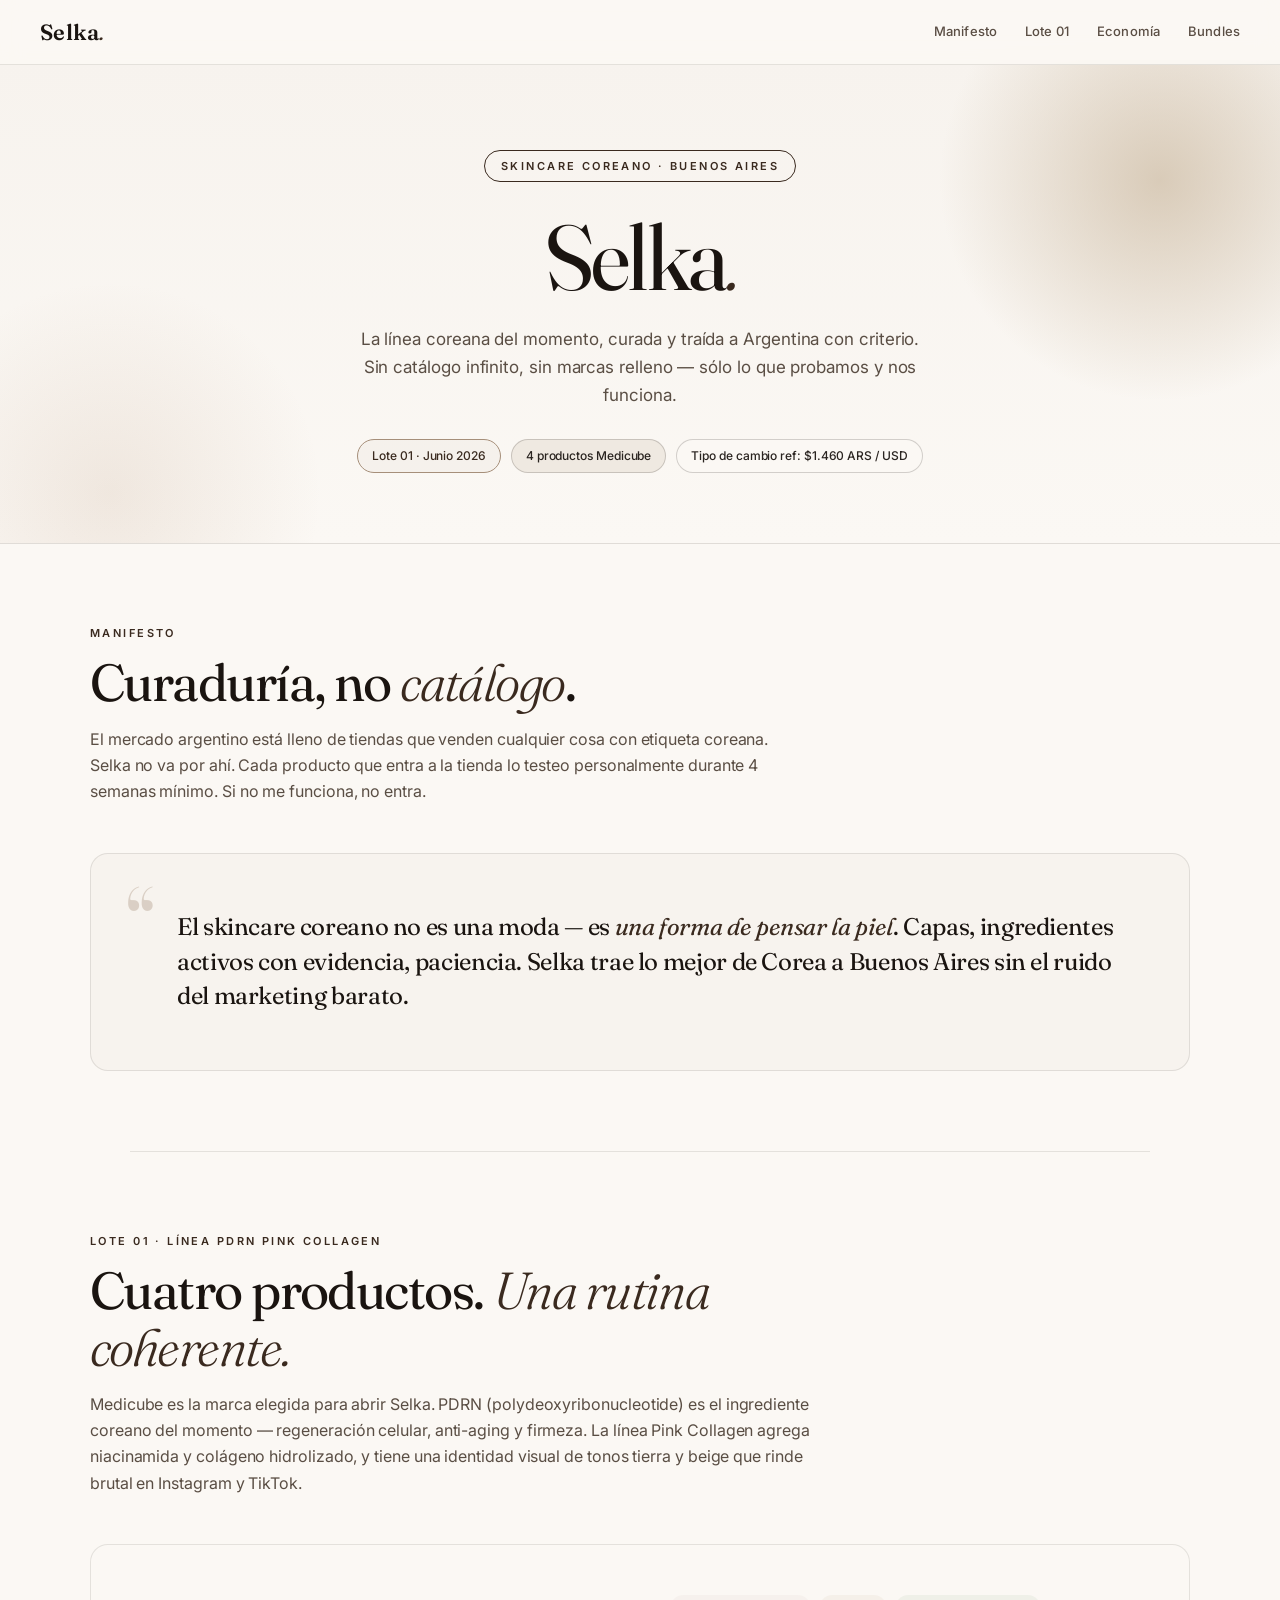
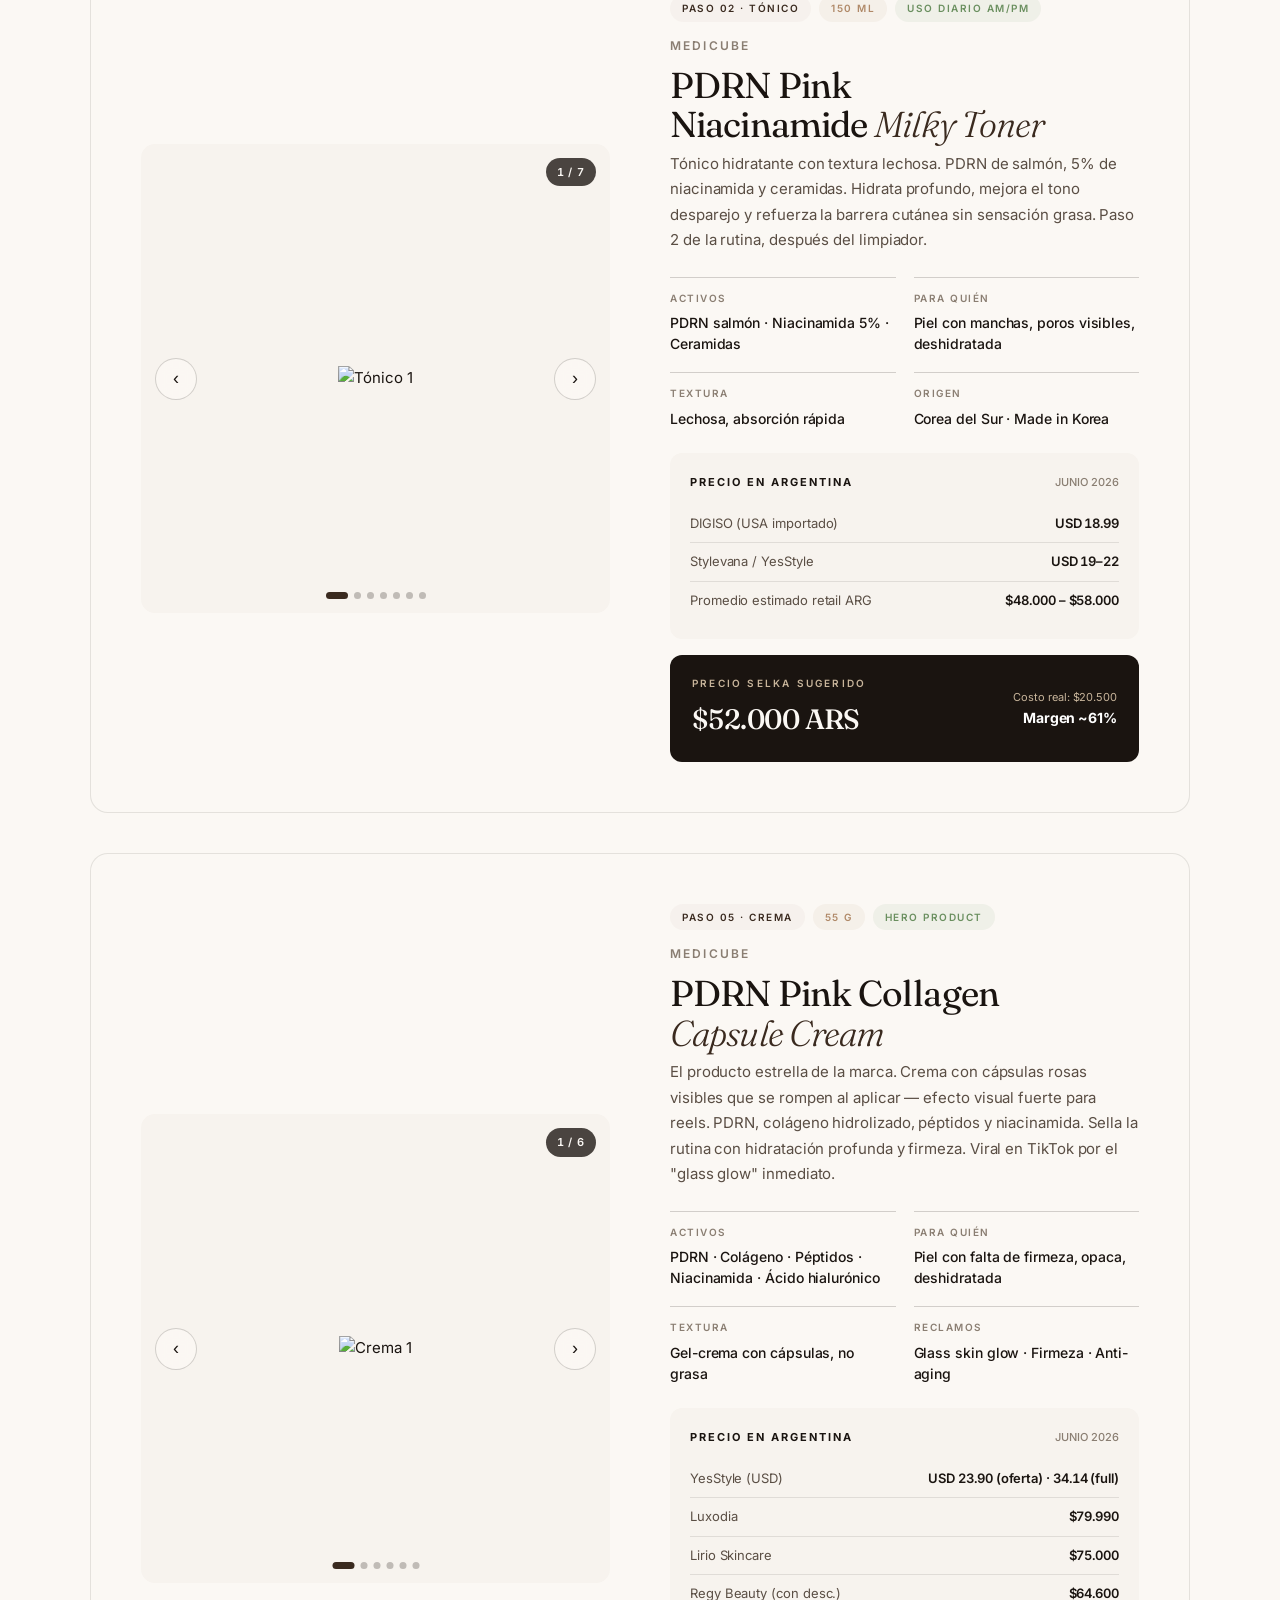
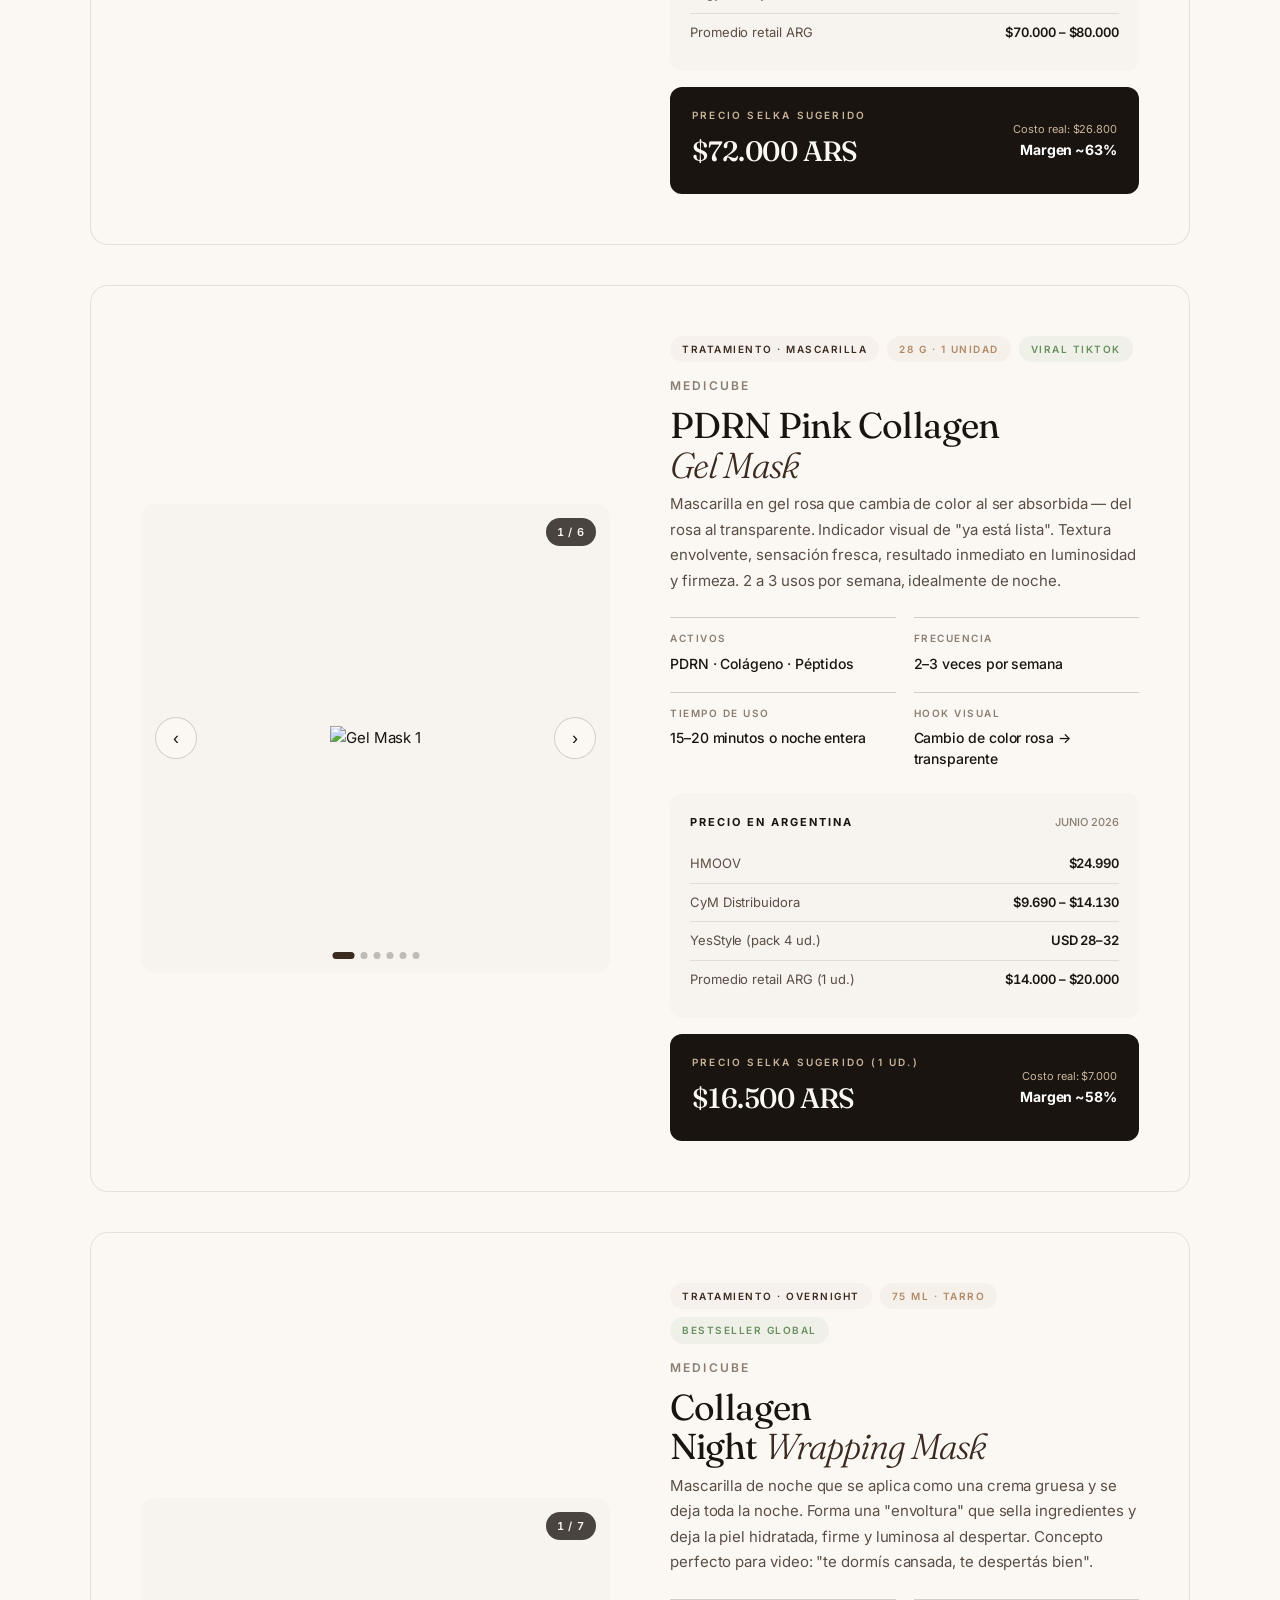
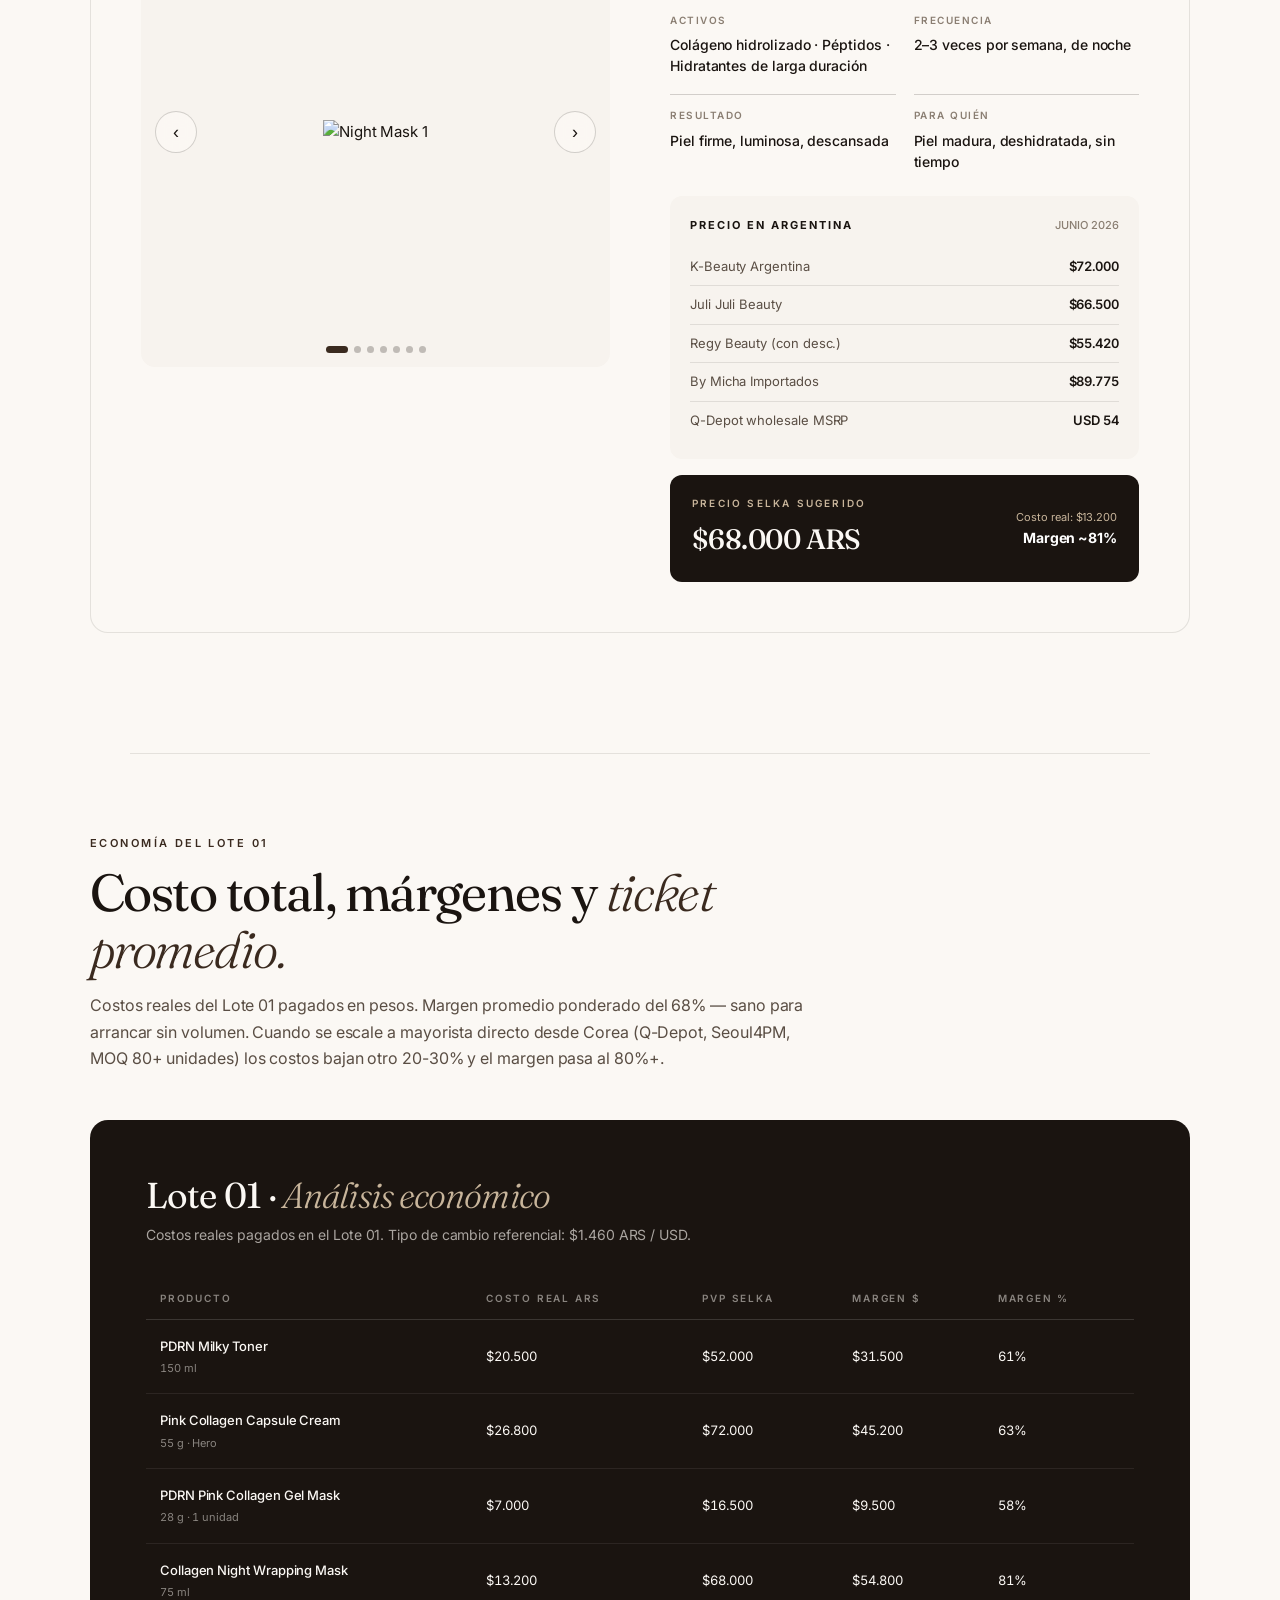
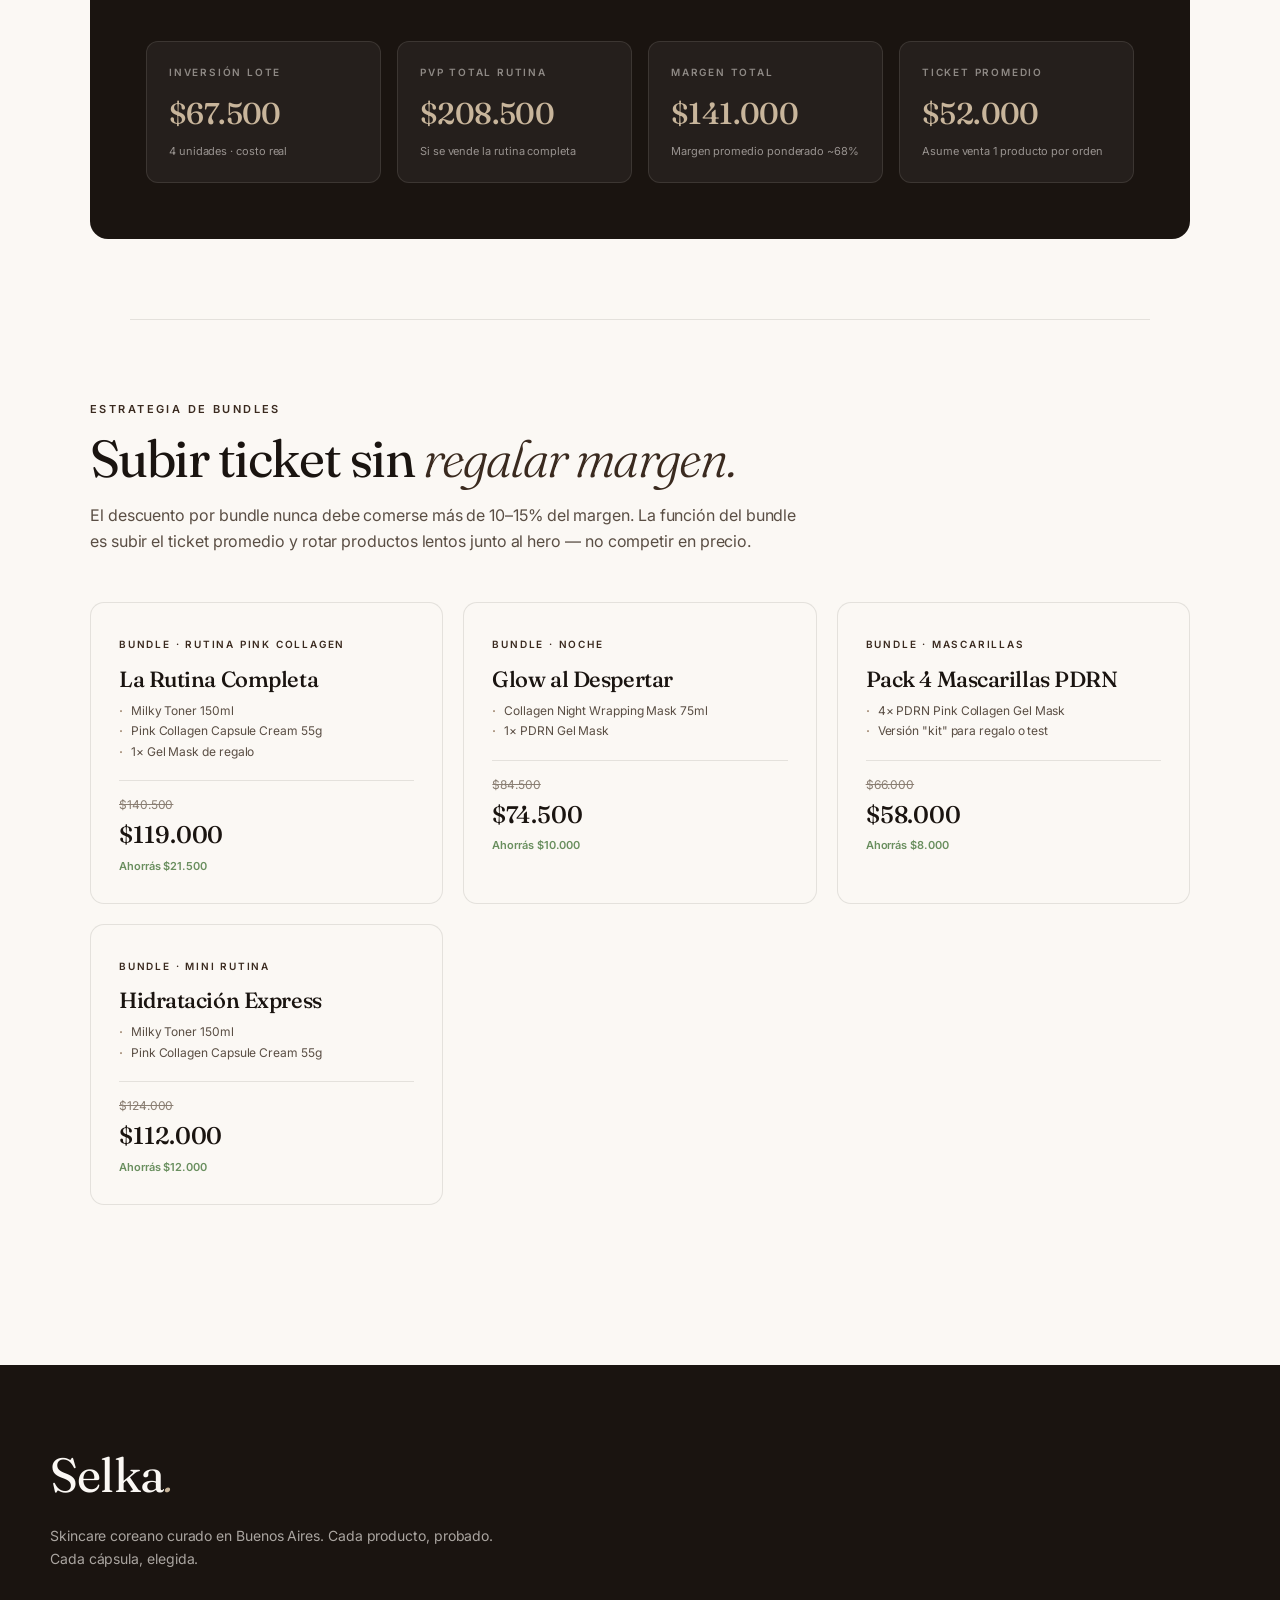
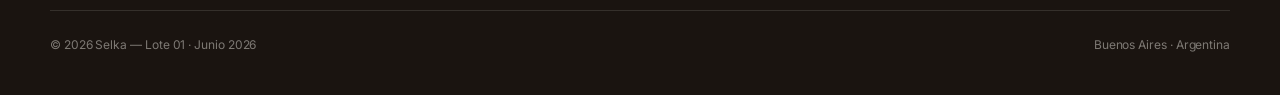
==== commit b47b3408: "feat: add product descriptions, style refinements, and custom CSS" ====
--- a/index.html
+++ b/index.html
@@ -16,10 +16,10 @@
     --ink-2: #2a2420;
     --muted: #8a7e72;
     --muted-2: #5a4e44;
-    --rose: #d97a8e;
-    --rose-2: #b85770;
-    --rose-soft: #f4dde3;
-    --rose-bg: rgba(217,122,142,0.06);
+    --rose: #A68F7A;
+    --rose-2: #3A2A1F;
+    --rose-soft: #C8B59B;
+    --rose-bg: rgba(166, 143, 122, 0.06);
     --gold: #b08968;
     --green: #6a8f5f;
     --red: #c25450;
@@ -829,7 +829,7 @@
     <div class="meta">
       <span class="pill rose">Lote 01 · Junio 2026</span>
       <span class="pill cream">4 productos Medicube</span>
-      <span class="pill">Tipo de cambio ref: $1.150 ARS / USD</span>
+      <span class="pill">Tipo de cambio ref: $1.460 ARS / USD</span>
     </div>
   </div>
 </section>
@@ -857,7 +857,7 @@
   <div class="section-head">
     <div class="label">Lote 01 · Línea PDRN Pink Collagen</div>
     <h2>Cuatro productos. <em>Una rutina coherente.</em></h2>
-    <p class="desc">Medicube es la marca elegida para abrir Selka. PDRN (polydeoxyribonucleotide) es el ingrediente coreano del momento — regeneración celular, anti-aging y firmeza. La línea Pink Collagen agrega niacinamida y colágeno hidrolizado, y tiene una identidad visual (rosa pastel) que rinde brutal en Instagram y TikTok.</p>
+    <p class="desc">Medicube es la marca elegida para abrir Selka. PDRN (polydeoxyribonucleotide) es el ingrediente coreano del momento — regeneración celular, anti-aging y firmeza. La línea Pink Collagen agrega niacinamida y colágeno hidrolizado, y tiene una identidad visual de tonos tierra y beige que rinde brutal en Instagram y TikTok.</p>
   </div>
 
   <!-- Producto 1: Toner -->
@@ -919,8 +919,8 @@
           <div class="value">$52.000 ARS</div>
         </div>
         <div class="margin">
-          Costo: USD 19 (~$21.850)<br>
-          <strong>Margen ~58%</strong>
+          Costo real: $20.500<br>
+          <strong>Margen ~61%</strong>
         </div>
       </div>
     </div>
@@ -986,8 +986,8 @@
           <div class="value">$72.000 ARS</div>
         </div>
         <div class="margin">
-          Costo: USD 24 (~$27.600)<br>
-          <strong>Margen ~62%</strong>
+          Costo real: $26.800<br>
+          <strong>Margen ~63%</strong>
         </div>
       </div>
     </div>
@@ -1052,8 +1052,8 @@
           <div class="value">$16.500 ARS</div>
         </div>
         <div class="margin">
-          Costo: USD 7 (~$8.050)<br>
-          <strong>Margen ~51%</strong>
+          Costo real: $7.000<br>
+          <strong>Margen ~58%</strong>
         </div>
       </div>
     </div>
@@ -1120,8 +1120,8 @@
           <div class="value">$68.000 ARS</div>
         </div>
         <div class="margin">
-          Costo: USD 22 (~$25.300)<br>
-          <strong>Margen ~63%</strong>
+          Costo real: $13.200<br>
+          <strong>Margen ~81%</strong>
         </div>
       </div>
     </div>
@@ -1136,20 +1136,19 @@
   <div class="section-head">
     <div class="label">Economía del Lote 01</div>
     <h2>Costo total, márgenes y <em>ticket promedio.</em></h2>
-    <p class="desc">Los costos están calculados sobre compra retail-importada (Stylevana / YesStyle / iHerb) — la opción realista para empezar sin volumen. Cuando se escale a mayorista (Q-Depot, Seoul4PM, MOQ 80+ unidades) los costos bajan entre 30 y 50%, lo que sube el margen a 75-80%.</p>
+    <p class="desc">Costos reales del Lote 01 pagados en pesos. Margen promedio ponderado del 68% — sano para arrancar sin volumen. Cuando se escale a mayorista directo desde Corea (Q-Depot, Seoul4PM, MOQ 80+ unidades) los costos bajan otro 20-30% y el margen pasa al 80%+.</p>
   </div>
 
   <div class="costs-summary">
     <h3>Lote 01 · <em>Análisis económico</em></h3>
-    <p>Precios en USD basados en retail-import (sin volumen). Tipo de cambio referencial: $1.150 ARS / USD.</p>
+    <p>Costos reales pagados en el Lote 01. Tipo de cambio referencial: $1.460 ARS / USD.</p>
 
     <div class="cs-table-wrap">
     <table class="cs-table">
       <thead>
         <tr>
           <th>Producto</th>
-          <th>Costo USD</th>
-          <th>Costo ARS</th>
+          <th>Costo real ARS</th>
           <th>PVP Selka</th>
           <th>Margen $</th>
           <th>Margen %</th>
@@ -1158,35 +1157,31 @@
       <tbody>
         <tr>
           <td class="prod">PDRN Milky Toner<small>150 ml</small></td>
-          <td>$19.00</td>
-          <td>$21.850</td>
+          <td>$20.500</td>
           <td>$52.000</td>
-          <td>$30.150</td>
+          <td>$31.500</td>
+          <td>61%</td>
+        </tr>
+        <tr>
+          <td class="prod">Pink Collagen Capsule Cream<small>55 g · Hero</small></td>
+          <td>$26.800</td>
+          <td>$72.000</td>
+          <td>$45.200</td>
+          <td>63%</td>
+        </tr>
+        <tr>
+          <td class="prod">PDRN Pink Collagen Gel Mask<small>28 g · 1 unidad</small></td>
+          <td>$7.000</td>
+          <td>$16.500</td>
+          <td>$9.500</td>
           <td>58%</td>
         </tr>
         <tr>
-          <td class="prod">Pink Collagen Capsule Cream<small>55 g · Hero</small></td>
-          <td>$24.00</td>
-          <td>$27.600</td>
-          <td>$72.000</td>
-          <td>$44.400</td>
-          <td>62%</td>
-        </tr>
-        <tr>
-          <td class="prod">PDRN Pink Collagen Gel Mask<small>28 g · 1 unidad</small></td>
-          <td>$7.00</td>
-          <td>$8.050</td>
-          <td>$16.500</td>
-          <td>$8.450</td>
-          <td>51%</td>
-        </tr>
-        <tr>
           <td class="prod">Collagen Night Wrapping Mask<small>75 ml</small></td>
-          <td>$22.00</td>
-          <td>$25.300</td>
+          <td>$13.200</td>
           <td>$68.000</td>
-          <td>$42.700</td>
-          <td>63%</td>
+          <td>$54.800</td>
+          <td>81%</td>
         </tr>
       </tbody>
     </table>
@@ -1195,8 +1190,8 @@
     <div class="cs-totales">
       <div class="cs-tot-card">
         <div class="lbl">Inversión lote</div>
-        <div class="num">$82.800</div>
-        <div class="sub">USD 72 · 4 unidades</div>
+        <div class="num">$67.500</div>
+        <div class="sub">4 unidades · costo real</div>
       </div>
       <div class="cs-tot-card">
         <div class="lbl">PVP total rutina</div>
@@ -1205,8 +1200,8 @@
       </div>
       <div class="cs-tot-card">
         <div class="lbl">Margen total</div>
-        <div class="num">$125.700</div>
-        <div class="sub">Margen promedio ponderado ~60%</div>
+        <div class="num">$141.000</div>
+        <div class="sub">Margen promedio ponderado ~68%</div>
       </div>
       <div class="cs-tot-card">
         <div class="lbl">Ticket promedio</div>
